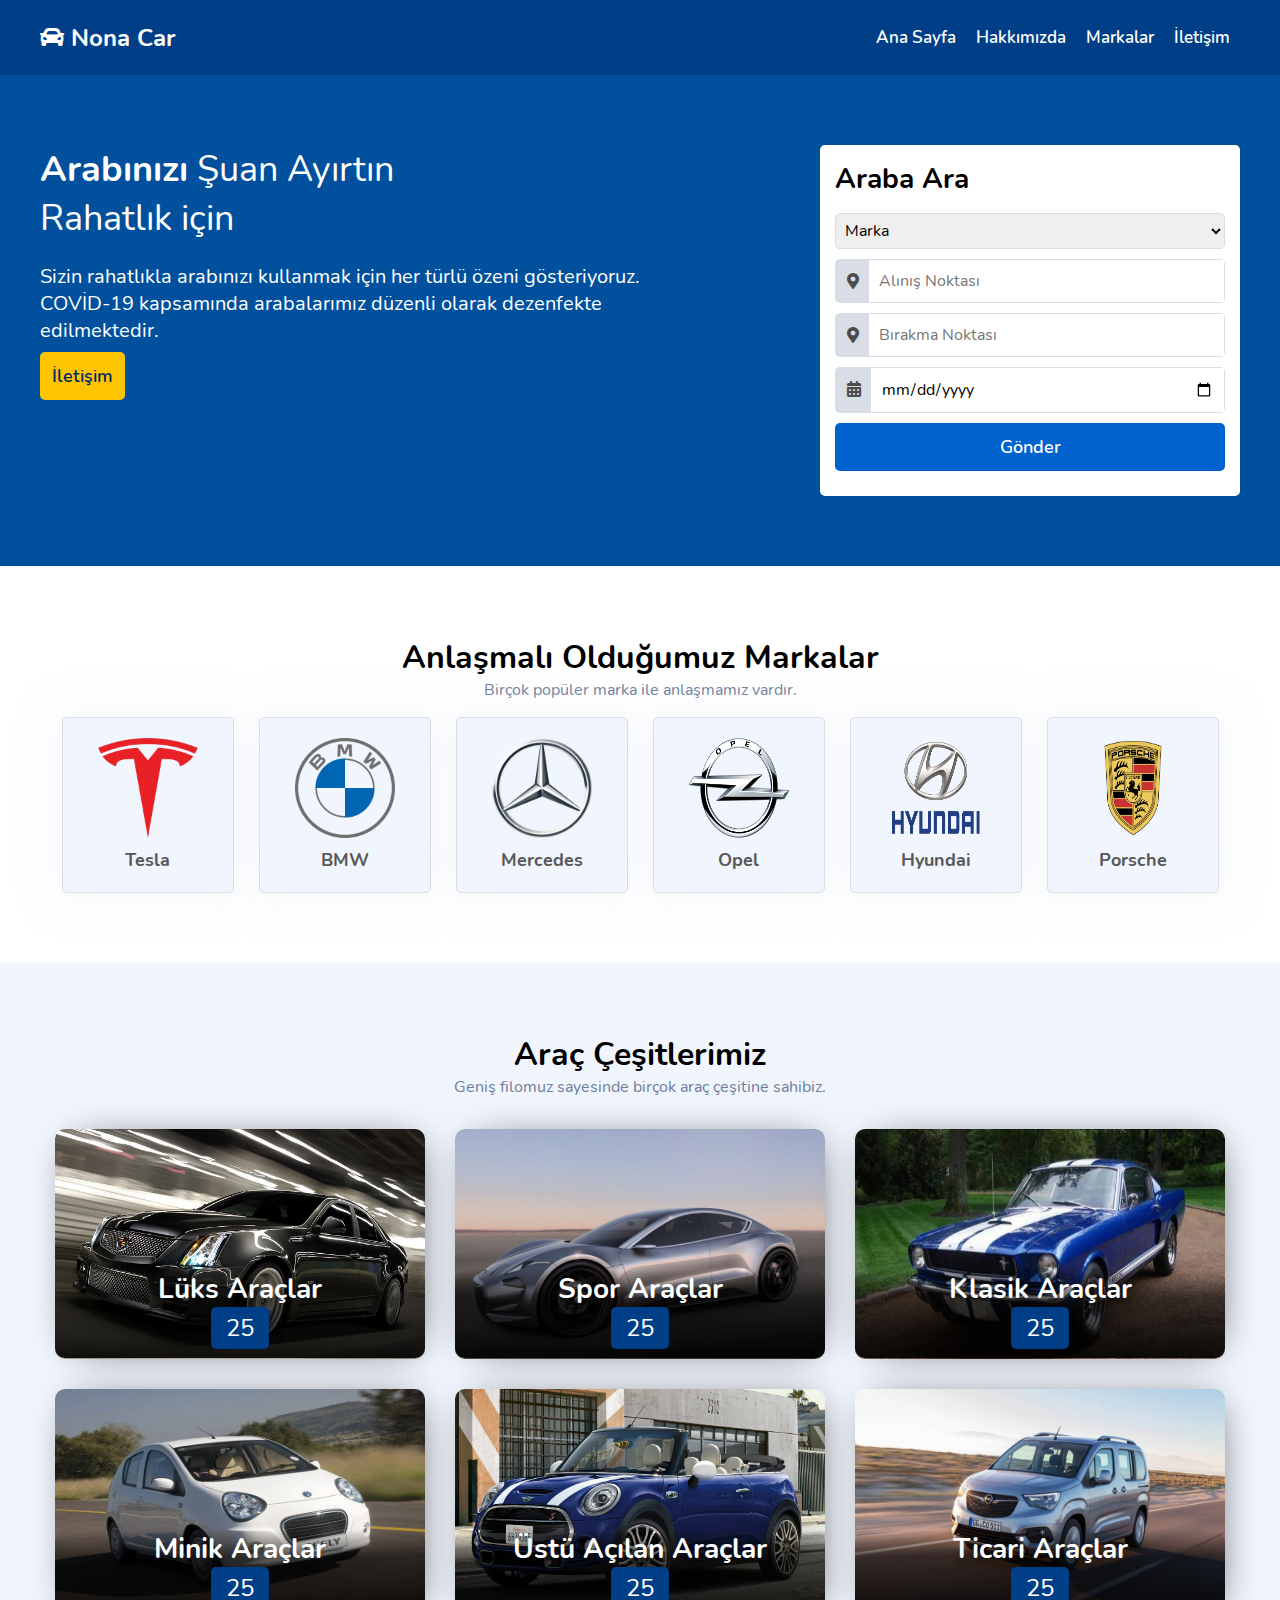
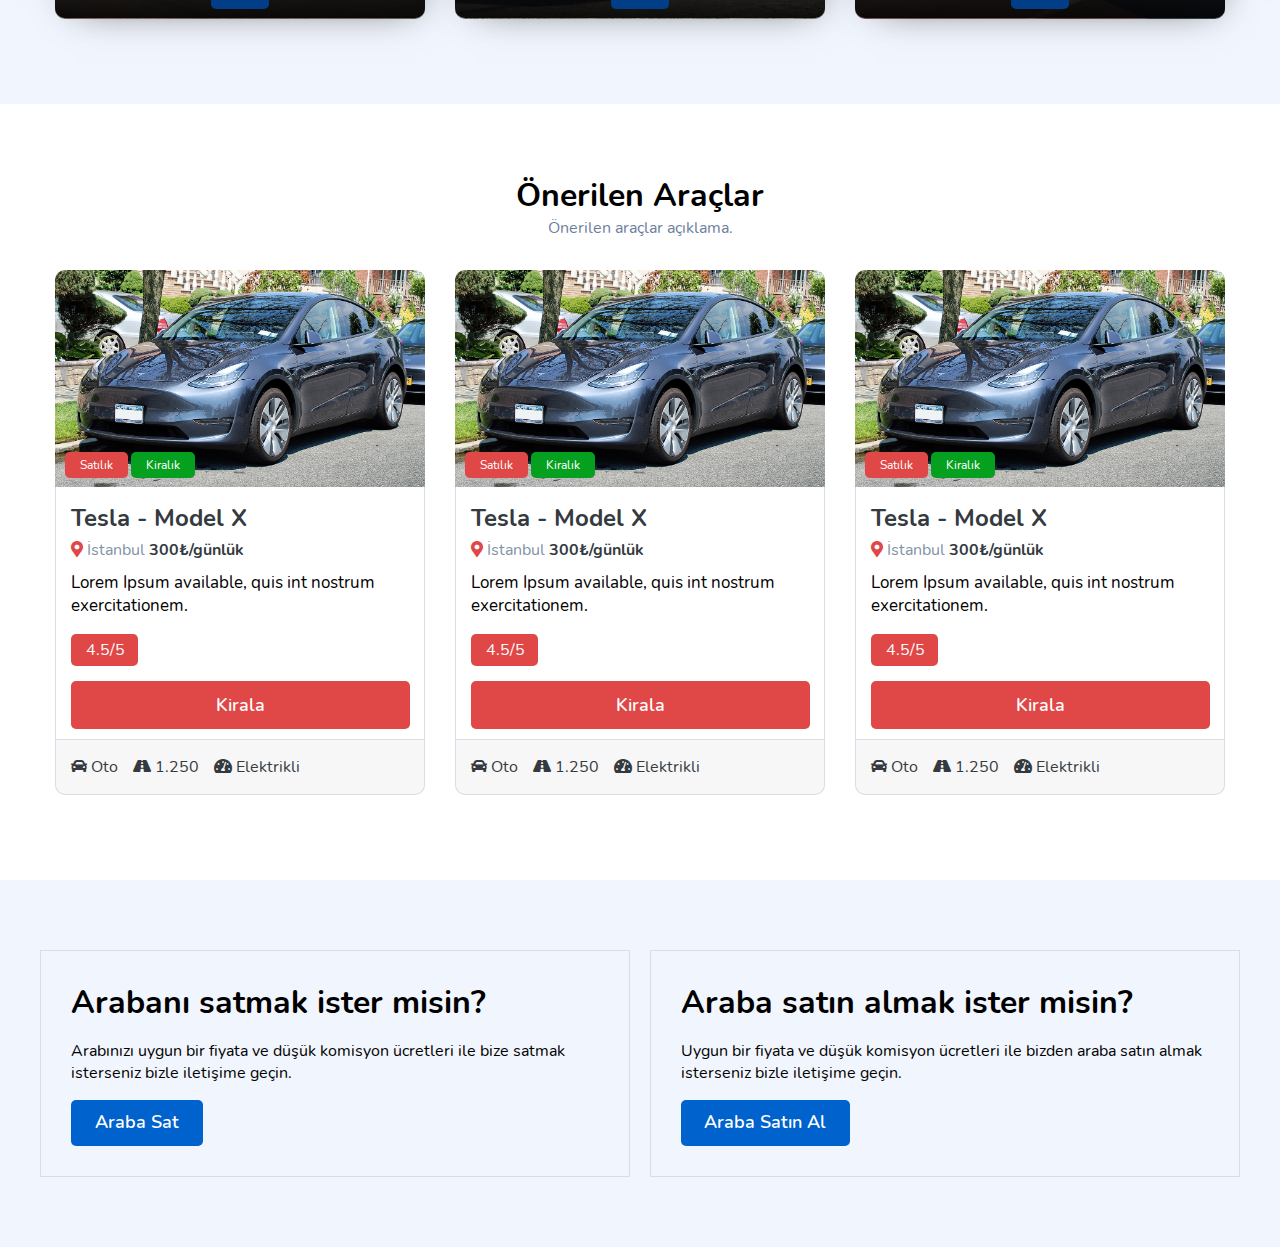
==== index.html @ 6d67a6a9 "önerme section bitti" ====
<!doctype html>
<html class="no-js" lang="tr">

<head>
    <meta charset="utf-8">
    <title>Araç Kirala</title>
    <meta name="description" content="">
    <meta name="viewport" content="width=device-width, initial-scale=1">

    <meta property="og:title" content="">
    <meta property="og:type" content="">
    <meta property="og:url" content="">
    <meta property="og:image" content="">

    <link rel="stylesheet" href="assets/css/fontawesome.min.css">
    <link rel="stylesheet" href="assets/css/app.css">
</head>
<body>
    <header class="appHeader">
        <div class="container flex flex-direction-row justify-content-space-between">
            <div class="appBrand flex justify-content-start align-item-center">
                <a href="index.html">
                    <i class="fas fa-car"></i> 
                    Nona Car
                </a>
            </div>
            <nav class="appMenu flex">
                <ul>
                    <li>
                        <a href="#">
                            Ana Sayfa
                        </a>
                    </li>
                    <li>
                        <a href="#">
                            Hakkımızda
                        </a>
                    </li>
                    <li>
                        <a href="#">
                            Markalar
                        </a>
                    </li>
                    <li>
                        <a href="#">
                            İletişim
                        </a>
                    </li>
                </ul>
            </nav>
        </div>
    </header>

    <main class="appMain">
        <section class="bookCarIntro">
            <div class="container flex flex-direction-row">
                <div class="bookCarDetails">
                    <h1><strong>Arabınızı</strong> Şuan Ayırtın</h1>
                    <h1>Rahatlık için</h1>
                    <p>Sizin rahatlıkla arabınızı kullanmak için her türlü özeni gösteriyoruz. COVİD-19 kapsamında arabalarımız düzenli olarak dezenfekte edilmektedir.</p>
                    <a class="btn btn-yellow" href="iletisim.html">İletişim</a>
                </div>
                <div class="bookCarForm">
                    <div class="card">
                        <div class="card-header">
                            <h1>Araba Ara</h1>
                        </div>
                        <div class="card-body">
                            <form method="post" action="#">
                                <div class="form-group">
                                    <select id="standard-select">
                                        <option value="" selected disabled hidden>Marka</option>
                                        <option value="tesla">Tesla</option>
                                        <option value="bmw">BMW</option>
                                        <option value="mercedes">Mercedes</option>
                                        <option value="opel">Opel</option>
                                        <option value="hyundai">Hyundai</option>
                                        <option value="porsche">Porsche</option>
                                      </select>
                                </div>
                                <div class="form-group flex flex-direction-row withBox">
                                    <div class="before-box">
                                        <i class="fas fa-map-marker-alt"></i>
                                    </div>
                                    <input type="text" name="pickupLocation" placeholder="Alınış Noktası" required>
                                </div>
                                <div class="form-group flex flex-direction-row withBox">
                                    <div class="before-box">
                                        <i class="fas fa-map-marker-alt"></i>
                                    </div>
                                    <input type="text" name="dropLocation" placeholder="Bırakma Noktası" required>
                                </div>
                                <div class="form-group flex flex-direction-row withBox">
                                    <div class="before-box">
                                        <i class="fas fa-calendar-alt"></i>
                                    </div>
                                    <input type="date" name="date" placeholder="Tarih" required>
                                </div>
                                <div class="form-group flex flex-direction-row">
                                    <button class="btn btn-default" type="submit">
                                        Gönder
                                    </button>
                                </div>
                            </form>
                        </div>
                    </div>
                </div>
            </div>
        </section>
        <section class="carBrands">
            <div class="container flex flex-direction-column">
                <div class="carBrandsHeader">
                    <h1>Anlaşmalı Olduğumuz Markalar</h1>
                    <p>Birçok popüler marka ile anlaşmamız vardır.</p>
                </div>
                <div class="carBrandsSlider flex flex-direction-row justify-content-center">
                    <div class="carBrandItem">
                        <a href="#" class="flex flex-direction-column">
                            <img src="assets/img/brands/tesla.png">
                            <span>Tesla</span>
                        </a>
                    </div>
                    <div class="carBrandItem">
                        <a href="#" class="flex flex-direction-column">
                            <img src="assets/img/brands/bmw.png">
                            <span>BMW</span>
                        </a>
                    </div>
                    <div class="carBrandItem">
                        <a href="#" class="flex flex-direction-column">
                            <img src="assets/img/brands/mercedes.png">
                            <span>Mercedes</span>
                        </a>
                    </div>
                    <div class="carBrandItem">
                        <a href="#" class="flex flex-direction-column">
                            <img src="assets/img/brands/opel.png">
                            <span>Opel</span>
                        </a>
                    </div>
                    <div class="carBrandItem">
                        <a href="#" class="flex flex-direction-column">
                            <img src="assets/img/brands/hyundai.png">
                            <span>Hyundai</span>
                        </a>
                    </div>
                    <div class="carBrandItem">
                        <a href="#" class="flex flex-direction-column">
                            <img src="assets/img/brands/porsche.png">
                            <span>Porsche</span>
                        </a>
                    </div>
                </div>
            </div>
        </section>
        <section class="carTypes">
            <div class="container flex flex-direction-column">
                <div class="carTypesHeader">
                    <h1>Araç Çeşitlerimiz</h1>
                    <p>Geniş filomuz sayesinde birçok araç çeşitine sahibiz.</p>
                </div>
                <div class="carTypesBody">
                    <div class="carTypeItem">
                        <a href="#">
                            <div class="carTypeItem-Content flex justify-content-center">
                                <img src="assets/img/types/luxury.jpg">
                                <h1>Lüks Araçlar</h1>
                                <span class="badge badge-darkblue">25</span>
                            </div>
                        </a>
                    </div>
                    <div class="carTypeItem">
                        <a href="#">
                            <div class="carTypeItem-Content flex justify-content-center">
                                <img src="assets/img/types/sport.jpg">
                                <h1>Spor Araçlar</h1>
                                <span class="badge badge-darkblue">25</span>
                            </div>
                        </a>
                    </div>
                    <div class="carTypeItem">
                        <a href="#">
                            <div class="carTypeItem-Content flex justify-content-center">
                                <img src="assets/img/types/klasik.jpg">
                                <h1>Klasik Araçlar</h1>
                                <span class="badge badge-darkblue">25</span>
                            </div>
                        </a>
                    </div>
                    <div class="carTypeItem">
                        <a href="#">
                            <div class="carTypeItem-Content flex justify-content-center">
                                <img src="assets/img/types/minik.png">
                                <h1>Minik Araçlar</h1>
                                <span class="badge badge-darkblue">25</span>
                            </div>
                        </a>
                    </div>
                    <div class="carTypeItem">
                        <a href="#">
                            <div class="carTypeItem-Content flex justify-content-center">
                                <img src="assets/img/types/ustu_acilan.jpg">
                                <h1>Üstü Açılan Araçlar</h1>
                                <span class="badge badge-darkblue">25</span>
                            </div>
                        </a>
                    </div>
                    <div class="carTypeItem">
                        <a href="#">
                            <div class="carTypeItem-Content flex justify-content-center">
                                <img src="assets/img/types/ticari.jpg">
                                <h1>Ticari Araçlar</h1>
                                <span class="badge badge-darkblue">25</span>
                            </div>
                        </a>
                    </div>
                </div>
            </div>
        </section>
        <section class="featuredCars">
            <div class="container flex flex-direction-column">
                <div class="featuredCarsHeader">
                    <h1>Önerilen Araçlar</h1>
                    <p>Önerilen araçlar açıklama.</p>
                </div>
                <div class="featuredCarsSlider">
                    <div class="carSliderItem">
                        <a href="#">
                            <div class="sliderItem-Header">
                                <img src="assets/img/featured/tesla.jpg">
                                <div class="carInfo">
                                    <span class="badge badge-red">Satılık</span>
                                    <span class="badge badge-green">Kiralık</span>
                                </div>
                            </div>
                        </a>
                        <div class="sliderItem-Body flex flex-direction-column">
                            <a href="#">Tesla - Model X</a>
                            <p class="infoPanel">
                                <i class="fas fa-map-marker-alt"></i>
                                İstanbul
                                <strong>
                                    300₺/günlük
                                </strong>
                            </p>
                            <p class="carDesc">
                                Lorem Ipsum available, quis int nostrum exercitationem.
                            </p>
                            <p class="carVoteRating badge badge-red">
                                4.5/5
                            </p>
                            <button class="btn btn-red">
                                Kirala
                            </button>
                        </div>
                        <div class="sliderItem-Footer flex flex-direction-row">
                            <p class="gearType">
                                <i class="fas fa-car"></i>
                                Oto
                            </p>
                            <p class="totalKm">
                                <i class="fas fa-road"></i>
                                1.250
                            </p>
                            <p class="fuelType">
                                <i class="fas fa-tachometer-alt"></i>
                                Elektrikli
                            </p>
                        </div>
                    </div>
                    <div class="carSliderItem">
                        <a href="#">
                            <div class="sliderItem-Header">
                                <img src="assets/img/featured/tesla.jpg">
                                <div class="carInfo">
                                    <span class="badge badge-red">Satılık</span>
                                    <span class="badge badge-green">Kiralık</span>
                                </div>
                            </div>
                        </a>
                        <div class="sliderItem-Body flex flex-direction-column">
                            <a href="#">Tesla - Model X</a>
                            <p class="infoPanel">
                                <i class="fas fa-map-marker-alt"></i>
                                İstanbul
                                <strong>
                                    300₺/günlük
                                </strong>
                            </p>
                            <p class="carDesc">
                                Lorem Ipsum available, quis int nostrum exercitationem.
                            </p>
                            <p class="carVoteRating badge badge-red">
                                4.5/5
                            </p>
                            <button class="btn btn-red">
                                Kirala
                            </button>
                        </div>
                        <div class="sliderItem-Footer flex flex-direction-row">
                            <p class="gearType">
                                <i class="fas fa-car"></i>
                                Oto
                            </p>
                            <p class="totalKm">
                                <i class="fas fa-road"></i>
                                1.250
                            </p>
                            <p class="fuelType">
                                <i class="fas fa-tachometer-alt"></i>
                                Elektrikli
                            </p>
                        </div>
                    </div>
                    <div class="carSliderItem">
                        <a href="#">
                            <div class="sliderItem-Header">
                                <img src="assets/img/featured/tesla.jpg">
                                <div class="carInfo">
                                    <span class="badge badge-red">Satılık</span>
                                    <span class="badge badge-green">Kiralık</span>
                                </div>
                            </div>
                        </a>
                        <div class="sliderItem-Body flex flex-direction-column">
                            <a href="#">Tesla - Model X</a>
                            <p class="infoPanel">
                                <i class="fas fa-map-marker-alt"></i>
                                İstanbul
                                <strong>
                                    300₺/günlük
                                </strong>
                            </p>
                            <p class="carDesc">
                                Lorem Ipsum available, quis int nostrum exercitationem.
                            </p>
                            <p class="carVoteRating badge badge-red">
                                4.5/5
                            </p>
                            <button class="btn btn-red">
                                Kirala
                            </button>
                        </div>
                        <div class="sliderItem-Footer flex flex-direction-row">
                            <p class="gearType">
                                <i class="fas fa-car"></i>
                                Oto
                            </p>
                            <p class="totalKm">
                                <i class="fas fa-road"></i>
                                1.250
                            </p>
                            <p class="fuelType">
                                <i class="fas fa-tachometer-alt"></i>
                                Elektrikli
                            </p>
                        </div>
                    </div>
                </div>
            </div>    
        </section>
        <section class="carSellingSuggestion">
            <div class="container">
                <div class="sellSuggestion">
                    <h1>Arabanı satmak ister misin?</h1>
                    <p>Arabınızı uygun bir fiyata ve düşük komisyon ücretleri ile bize satmak isterseniz bizle iletişime geçin.</p>
                    <button class="btn btn-default">
                        Araba Sat
                    </button>
                </div>
                <div class="buySuggestion">
                    <h1>Araba satın almak ister misin?</h1>
                    <p>Uygun bir fiyata ve düşük komisyon ücretleri ile bizden araba satın almak isterseniz bizle iletişime geçin.</p>
                    <button class="btn btn-default">
                        Araba Satın Al
                    </button>
                </div>
            </div>
        </section>
    </main>

<script src="assets/js/app.js"></script>
</body>
</html>
---- assets/css/app.css ----
/*
 * Web Tasarım Vize Ödevi  
 */

/* Font */

/* nunito-200 - latin-ext_latin */
@font-face {
  font-family: 'Nunito';
  font-style: normal;
  font-weight: 200;
  src: url('../fonts/nunito-v16-latin-ext_latin-200.eot'); /* IE9 Compat Modes */
  src: local(''),
       url('../fonts/nunito-v16-latin-ext_latin-200.eot?#iefix') format('embedded-opentype'), /* IE6-IE8 */
       url('../fonts/nunito-v16-latin-ext_latin-200.woff2') format('woff2'), /* Super Modern Browsers */
       url('../fonts/nunito-v16-latin-ext_latin-200.woff') format('woff'), /* Modern Browsers */
       url('../fonts/nunito-v16-latin-ext_latin-200.ttf') format('truetype'), /* Safari, Android, iOS */
       url('../fonts/nunito-v16-latin-ext_latin-200.svg#Nunito') format('svg'); /* Legacy iOS */
}
/* nunito-200italic - latin-ext_latin */
@font-face {
  font-family: 'Nunito';
  font-style: italic;
  font-weight: 200;
  src: url('../fonts/nunito-v16-latin-ext_latin-200italic.eot'); /* IE9 Compat Modes */
  src: local(''),
       url('../fonts/nunito-v16-latin-ext_latin-200italic.eot?#iefix') format('embedded-opentype'), /* IE6-IE8 */
       url('../fonts/nunito-v16-latin-ext_latin-200italic.woff2') format('woff2'), /* Super Modern Browsers */
       url('../fonts/nunito-v16-latin-ext_latin-200italic.woff') format('woff'), /* Modern Browsers */
       url('../fonts/nunito-v16-latin-ext_latin-200italic.ttf') format('truetype'), /* Safari, Android, iOS */
       url('../fonts/nunito-v16-latin-ext_latin-200italic.svg#Nunito') format('svg'); /* Legacy iOS */
}
/* nunito-300 - latin-ext_latin */
@font-face {
  font-family: 'Nunito';
  font-style: normal;
  font-weight: 300;
  src: url('../fonts/nunito-v16-latin-ext_latin-300.eot'); /* IE9 Compat Modes */
  src: local(''),
       url('../fonts/nunito-v16-latin-ext_latin-300.eot?#iefix') format('embedded-opentype'), /* IE6-IE8 */
       url('../fonts/nunito-v16-latin-ext_latin-300.woff2') format('woff2'), /* Super Modern Browsers */
       url('../fonts/nunito-v16-latin-ext_latin-300.woff') format('woff'), /* Modern Browsers */
       url('../fonts/nunito-v16-latin-ext_latin-300.ttf') format('truetype'), /* Safari, Android, iOS */
       url('../fonts/nunito-v16-latin-ext_latin-300.svg#Nunito') format('svg'); /* Legacy iOS */
}
/* nunito-300italic - latin-ext_latin */
@font-face {
  font-family: 'Nunito';
  font-style: italic;
  font-weight: 300;
  src: url('../fonts/nunito-v16-latin-ext_latin-300italic.eot'); /* IE9 Compat Modes */
  src: local(''),
       url('../fonts/nunito-v16-latin-ext_latin-300italic.eot?#iefix') format('embedded-opentype'), /* IE6-IE8 */
       url('../fonts/nunito-v16-latin-ext_latin-300italic.woff2') format('woff2'), /* Super Modern Browsers */
       url('../fonts/nunito-v16-latin-ext_latin-300italic.woff') format('woff'), /* Modern Browsers */
       url('../fonts/nunito-v16-latin-ext_latin-300italic.ttf') format('truetype'), /* Safari, Android, iOS */
       url('../fonts/nunito-v16-latin-ext_latin-300italic.svg#Nunito') format('svg'); /* Legacy iOS */
}
/* nunito-regular - latin-ext_latin */
@font-face {
  font-family: 'Nunito';
  font-style: normal;
  font-weight: 400;
  src: url('../fonts/nunito-v16-latin-ext_latin-regular.eot'); /* IE9 Compat Modes */
  src: local(''),
       url('../fonts/nunito-v16-latin-ext_latin-regular.eot?#iefix') format('embedded-opentype'), /* IE6-IE8 */
       url('../fonts/nunito-v16-latin-ext_latin-regular.woff2') format('woff2'), /* Super Modern Browsers */
       url('../fonts/nunito-v16-latin-ext_latin-regular.woff') format('woff'), /* Modern Browsers */
       url('../fonts/nunito-v16-latin-ext_latin-regular.ttf') format('truetype'), /* Safari, Android, iOS */
       url('../fonts/nunito-v16-latin-ext_latin-regular.svg#Nunito') format('svg'); /* Legacy iOS */
}
/* nunito-italic - latin-ext_latin */
@font-face {
  font-family: 'Nunito';
  font-style: italic;
  font-weight: 400;
  src: url('../fonts/nunito-v16-latin-ext_latin-italic.eot'); /* IE9 Compat Modes */
  src: local(''),
       url('../fonts/nunito-v16-latin-ext_latin-italic.eot?#iefix') format('embedded-opentype'), /* IE6-IE8 */
       url('../fonts/nunito-v16-latin-ext_latin-italic.woff2') format('woff2'), /* Super Modern Browsers */
       url('../fonts/nunito-v16-latin-ext_latin-italic.woff') format('woff'), /* Modern Browsers */
       url('../fonts/nunito-v16-latin-ext_latin-italic.ttf') format('truetype'), /* Safari, Android, iOS */
       url('../fonts/nunito-v16-latin-ext_latin-italic.svg#Nunito') format('svg'); /* Legacy iOS */
}
/* nunito-600 - latin-ext_latin */
@font-face {
  font-family: 'Nunito';
  font-style: normal;
  font-weight: 600;
  src: url('../fonts/nunito-v16-latin-ext_latin-600.eot'); /* IE9 Compat Modes */
  src: local(''),
       url('../fonts/nunito-v16-latin-ext_latin-600.eot?#iefix') format('embedded-opentype'), /* IE6-IE8 */
       url('../fonts/nunito-v16-latin-ext_latin-600.woff2') format('woff2'), /* Super Modern Browsers */
       url('../fonts/nunito-v16-latin-ext_latin-600.woff') format('woff'), /* Modern Browsers */
       url('../fonts/nunito-v16-latin-ext_latin-600.ttf') format('truetype'), /* Safari, Android, iOS */
       url('../fonts/nunito-v16-latin-ext_latin-600.svg#Nunito') format('svg'); /* Legacy iOS */
}
/* nunito-600italic - latin-ext_latin */
@font-face {
  font-family: 'Nunito';
  font-style: italic;
  font-weight: 600;
  src: url('../fonts/nunito-v16-latin-ext_latin-600italic.eot'); /* IE9 Compat Modes */
  src: local(''),
       url('../fonts/nunito-v16-latin-ext_latin-600italic.eot?#iefix') format('embedded-opentype'), /* IE6-IE8 */
       url('../fonts/nunito-v16-latin-ext_latin-600italic.woff2') format('woff2'), /* Super Modern Browsers */
       url('../fonts/nunito-v16-latin-ext_latin-600italic.woff') format('woff'), /* Modern Browsers */
       url('../fonts/nunito-v16-latin-ext_latin-600italic.ttf') format('truetype'), /* Safari, Android, iOS */
       url('../fonts/nunito-v16-latin-ext_latin-600italic.svg#Nunito') format('svg'); /* Legacy iOS */
}
/* nunito-700 - latin-ext_latin */
@font-face {
  font-family: 'Nunito';
  font-style: normal;
  font-weight: 700;
  src: url('../fonts/nunito-v16-latin-ext_latin-700.eot'); /* IE9 Compat Modes */
  src: local(''),
       url('../fonts/nunito-v16-latin-ext_latin-700.eot?#iefix') format('embedded-opentype'), /* IE6-IE8 */
       url('../fonts/nunito-v16-latin-ext_latin-700.woff2') format('woff2'), /* Super Modern Browsers */
       url('../fonts/nunito-v16-latin-ext_latin-700.woff') format('woff'), /* Modern Browsers */
       url('../fonts/nunito-v16-latin-ext_latin-700.ttf') format('truetype'), /* Safari, Android, iOS */
       url('../fonts/nunito-v16-latin-ext_latin-700.svg#Nunito') format('svg'); /* Legacy iOS */
}
/* nunito-700italic - latin-ext_latin */
@font-face {
  font-family: 'Nunito';
  font-style: italic;
  font-weight: 700;
  src: url('../fonts/nunito-v16-latin-ext_latin-700italic.eot'); /* IE9 Compat Modes */
  src: local(''),
       url('../fonts/nunito-v16-latin-ext_latin-700italic.eot?#iefix') format('embedded-opentype'), /* IE6-IE8 */
       url('../fonts/nunito-v16-latin-ext_latin-700italic.woff2') format('woff2'), /* Super Modern Browsers */
       url('../fonts/nunito-v16-latin-ext_latin-700italic.woff') format('woff'), /* Modern Browsers */
       url('../fonts/nunito-v16-latin-ext_latin-700italic.ttf') format('truetype'), /* Safari, Android, iOS */
       url('../fonts/nunito-v16-latin-ext_latin-700italic.svg#Nunito') format('svg'); /* Legacy iOS */
}
/* nunito-800 - latin-ext_latin */
@font-face {
  font-family: 'Nunito';
  font-style: normal;
  font-weight: 800;
  src: url('../fonts/nunito-v16-latin-ext_latin-800.eot'); /* IE9 Compat Modes */
  src: local(''),
       url('../fonts/nunito-v16-latin-ext_latin-800.eot?#iefix') format('embedded-opentype'), /* IE6-IE8 */
       url('../fonts/nunito-v16-latin-ext_latin-800.woff2') format('woff2'), /* Super Modern Browsers */
       url('../fonts/nunito-v16-latin-ext_latin-800.woff') format('woff'), /* Modern Browsers */
       url('../fonts/nunito-v16-latin-ext_latin-800.ttf') format('truetype'), /* Safari, Android, iOS */
       url('../fonts/nunito-v16-latin-ext_latin-800.svg#Nunito') format('svg'); /* Legacy iOS */
}
/* nunito-800italic - latin-ext_latin */
@font-face {
  font-family: 'Nunito';
  font-style: italic;
  font-weight: 800;
  src: url('../fonts/nunito-v16-latin-ext_latin-800italic.eot'); /* IE9 Compat Modes */
  src: local(''),
       url('../fonts/nunito-v16-latin-ext_latin-800italic.eot?#iefix') format('embedded-opentype'), /* IE6-IE8 */
       url('../fonts/nunito-v16-latin-ext_latin-800italic.woff2') format('woff2'), /* Super Modern Browsers */
       url('../fonts/nunito-v16-latin-ext_latin-800italic.woff') format('woff'), /* Modern Browsers */
       url('../fonts/nunito-v16-latin-ext_latin-800italic.ttf') format('truetype'), /* Safari, Android, iOS */
       url('../fonts/nunito-v16-latin-ext_latin-800italic.svg#Nunito') format('svg'); /* Legacy iOS */
}
/* nunito-900italic - latin-ext_latin */
@font-face {
  font-family: 'Nunito';
  font-style: italic;
  font-weight: 900;
  src: url('../fonts/nunito-v16-latin-ext_latin-900italic.eot'); /* IE9 Compat Modes */
  src: local(''),
       url('../fonts/nunito-v16-latin-ext_latin-900italic.eot?#iefix') format('embedded-opentype'), /* IE6-IE8 */
       url('../fonts/nunito-v16-latin-ext_latin-900italic.woff2') format('woff2'), /* Super Modern Browsers */
       url('../fonts/nunito-v16-latin-ext_latin-900italic.woff') format('woff'), /* Modern Browsers */
       url('../fonts/nunito-v16-latin-ext_latin-900italic.ttf') format('truetype'), /* Safari, Android, iOS */
       url('../fonts/nunito-v16-latin-ext_latin-900italic.svg#Nunito') format('svg'); /* Legacy iOS */
}
/* nunito-900 - latin-ext_latin */
@font-face {
  font-family: 'Nunito';
  font-style: normal;
  font-weight: 900;
  src: url('../fonts/nunito-v16-latin-ext_latin-900.eot'); /* IE9 Compat Modes */
  src: local(''),
       url('../fonts/nunito-v16-latin-ext_latin-900.eot?#iefix') format('embedded-opentype'), /* IE6-IE8 */
       url('../fonts/nunito-v16-latin-ext_latin-900.woff2') format('woff2'), /* Super Modern Browsers */
       url('../fonts/nunito-v16-latin-ext_latin-900.woff') format('woff'), /* Modern Browsers */
       url('../fonts/nunito-v16-latin-ext_latin-900.ttf') format('truetype'), /* Safari, Android, iOS */
       url('../fonts/nunito-v16-latin-ext_latin-900.svg#Nunito') format('svg'); /* Legacy iOS */
}

/*
 * Global Değişkenler
 */

body {
  margin: 0;
}

h1 {
  padding: 0;
  margin: 0;
}

:-webkit-any(article, aside, nav, section) h1 {
  padding: 0;
  margin: 0;
}

.container {
  margin-right: auto;
  margin-left:  auto;
  max-width: 1200px;
  padding-right: 10px;
  padding-left:  10px;
}

.flex {
  display: flex;
}

.justify-content-start {
  justify-content: flex-start;
}

.justify-content-end {
  justify-content: flex-end;
}

.justify-content-center {
  justify-content: center;
}

.justify-content-space-between {
  justify-content:space-between;
}

.justify-content-space-around {
  justify-content: space-around;
}

.justify-content-space-evenly {
  justify-content: space-evenly;
}

.flex-direction-row {
  flex-direction: row;
}

.flex-direction-column {
  flex-direction: column;
}

.align-item-start {
  align-items: start;
}

.align-item-center {
  align-items: center;
}

.align-item-end {
  align-items: end;
}

.btn {
  background-color: #FFF;
  padding: 12px;
  border-radius: 5px;
  font-family: 'Nunito', sans-serif;
  text-decoration: none;
  font-weight: 600;
  font-size: 18px;
  color: #151515;
  transition: 200ms;
  border: none;
  cursor: pointer;
}

.btn-default {
  background-color:#0062cc;
  color: #FFF;
}

.btn-yellow {
  background-color:#FDC500;
  color: #00296B;
}

.btn-red {
  background-color: #e04747;
  color: #FFF;
}

.btn:hover {
  opacity: .9;
  transition: 200ms;
}

.btn:focus {
  outline: 0;
}

.card {
  background-color: #FFF;
  border-radius: 5px;
}

.card > .card-header, 
.card > .card-body {
  padding: 15px;
}

.card-body {
  padding-top: 0!important;
}

.form-group {
  margin-bottom: 10px;
}

.form-group > select,input,option,label,button {
  width: 100%;
}

.form-group > select { 
  border: 1px solid #d8dde6;
  padding-top: 5px;
  padding-bottom: 5px;
  padding-left: 5px;
  font-family: 'Nunito', sans-serif;
  border-radius: 5px;
  font-size: 16px;
}

.form-group > select:focus,
.form-group > input:focus {
  outline: 0;
}

.form-group.withBox > input {
  border: none;
}

.form-group.withBox {
  border: 1px solid #d8dde6;
  border-radius: 5px;
}

.form-group.withBox > .before-box {
  padding: 8px;
  padding-left: 10px;
  padding-right: 10px;
  background-color: #d8dde6;
  border-left: 1px solid #d8dde6;
}

.form-group.withBox > .before-box > i {
  color: #4c4c4c;
  padding-top: 5px;
}

.form-group.withBox > input {
  padding: 10px;
  font-size: 16px;
  font-family: 'Nunito', sans-serif;
}

.badge {
  background-color: #FDC500;
  padding: 5px 15px;
  border-radius: 5px;
}

.badge-darkblue {
  background-color: #003F88;
}

.badge-green {
  background-color: #05a01f;
}

.badge-red {
  background-color: #e04747;
}

/* Header */
.appHeader {
  background-color: #003F88;
}

.appHeader > .container {
  padding-top: 10px;
  padding-bottom: 10px;
}

.appHeader > .container > .appBrand > a {
  text-decoration: none;
  color: #FFF;
  font-family: 'Nunito', sans-serif;
  font-weight: 700;
  font-size: 24px;
}

.appHeader > .container > .appMenu > ul {
  list-style: none;
}

.appHeader > .container > .appMenu > ul > li {
  float: left;
}

.appHeader > .container > .appMenu > ul > li > a {
  padding: 10px;
  text-decoration: none;
  color: #FFF;
  font-family: 'Nunito', sans-serif;
  font-weight: 600;
  font-size: 17px;
  transition: 200ms;
}

.appHeader > .container > .appMenu > ul > li > a:hover {
  background-color: #00509D;
  transition: 200ms;
  border-radius: 5px;
}

/* Section bookCarIntro */
.appMain > .bookCarIntro {
  background-color: #00509D;
}

.appMain > .bookCarIntro > .container {
  padding-top: 70px;
  padding-bottom: 70px;
}

.appMain > .bookCarIntro > .container > .bookCarDetails {
  width: 65%;
}

.appMain > .bookCarIntro > .container > .bookCarDetails > h1 {
  color: #FFF;
  font-family: 'Nunito', sans-serif;
  font-weight: 400;
  font-size: 36px;
}

.appMain > .bookCarIntro > .container > .bookCarDetails > p {
  color: #FFF;
  font-family: 'Nunito', sans-serif;
  font-weight: 400;
  font-size: 20px;
  width: 80%;
}

.appMain > .bookCarIntro > .container > .bookCarForm {
  width: 35%;
}

.appMain > .bookCarIntro > .container > .bookCarForm > .card > .card-header > h1 {
  font-family: 'Nunito', sans-serif;
  font-size: 28px;
  font-weight: 700;
}

/* Section Car Brands */

.appMain > .carBrands > .container {
  padding-top: 70px;
  padding-bottom: 70px;
}

.appMain > .carBrands > .container > .carBrandsHeader {
  width: 100%;
  text-align: center;
}

.appMain > .carBrands > .container > .carBrandsHeader > h1 {
  font-family: 'Nunito', sans-serif;
  font-size: 32px;
  font-weight: 700;
}

.appMain > .carBrands > .container > .carBrandsHeader > p {
  font-family: 'Nunito', sans-serif;
  font-size: 16px;
  font-weight: 500;
  margin-top: 0;
  color: #6d7e9c;
}

.appMain > .carBrands > .container > .carBrandsSlider > .carBrandItem {
  padding-right: 25px;
}

.appMain > .carBrands > .container > .carBrandsSlider > .carBrandItem:nth-child(6) {
  padding-right: 0;
}

.appMain > .carBrands > .container > .carBrandsSlider > .carBrandItem > a {
  background-color: #f1f5fd;
  padding: 20px 35px;
  border-radius: 5px;
  border: 1px solid #d8dde6;
  box-shadow: 0 0 40px 0 rgba(234, 238, 249, 0.5);
  transition: 300ms;
  text-decoration: none;
}

.appMain > .carBrands > .container > .carBrandsSlider > .carBrandItem > a:hover {
  box-shadow: 14px 14px 40px 28px rgba(234, 238, 249, 1);
  transition: 300ms;
}

.appMain > .carBrands > .container > .carBrandsSlider > .carBrandItem > a > img {
  width: 100px;
  height: 100px;
}


.appMain > .carBrands > .container > .carBrandsSlider > .carBrandItem > a > span {
  font-family: 'Nunito', sans-serif;
  text-align: center;
  padding-top: 10px;
  color: #585858;
  font-weight: 700;
  font-size: 18px;
}

/* Section Car Types */

.appMain > .carTypes {
  background-color: #f1f5fd;
}

.appMain > .carTypes > .container {
  padding-top: 70px;
  padding-bottom: 70px;
}

.appMain > .carTypes > .container > .carTypesHeader {
  width: 100%;
  text-align: center;
}

.appMain > .carTypes > .container > .carTypesHeader > h1 {
  font-family: 'Nunito', sans-serif;
  font-size: 32px;
  font-weight: 700;
}

.appMain > .carTypes > .container > .carTypesHeader > p {
  font-family: 'Nunito', sans-serif;
  font-size: 16px;
  font-weight: 500;
  margin-top: 0;
  color: #6d7e9c;
}

.appMain > .carTypes > .container > .carTypesBody {
  display: grid;
  grid-template-columns: repeat(12, 1fr)
}

.appMain > .carTypes > .container > .carTypesBody > .carTypeItem {
  grid-column: span 4;
  padding: 15px;
}

.appMain > .carTypes > .container > .carTypesBody > .carTypeItem > a {
  text-decoration: none;
}

.appMain > .carTypes > .container > .carTypesBody > .carTypeItem > a > .carTypeItem-Content {
  position: relative;
}


.appMain > .carTypes > .container > .carTypesBody > .carTypeItem > a > .carTypeItem-Content > img {
  width: 100%;
  border-radius: 10px;
  height: 230px;
  box-shadow: 5px 1px 39px -16px rgba(0,0,0,0.75);
  -webkit-box-shadow: 5px 1px 39px -16px rgba(0,0,0,0.75);
  -moz-box-shadow: 5px 1px 39px -16px rgba(0,0,0,0.75);
}

.appMain > .carTypes > .container > .carTypesBody > .carTypeItem > a > .carTypeItem-Content > h1 {
  position: absolute;
  border-radius: 10px;
  bottom: 2%;
  padding-bottom: 50px;
  margin-bottom: -4px;
  width: 100%;
  text-align: center;
  font-family: 'Nunito', sans-serif;
  color: #FFF;
  font-size: 28px;
  background-image: -webkit-linear-gradient(to bottom,rgba(0,0,0,0) 0, rgba(0,0,0,0.6) 30%, rgba(0,0,0,.9) 100%);
  background-image: -webkit-gradient(linear, center top, center bottom, from(rgba(0,0,0,0)), to(rgba(0,0,0,0.9)));
  background-image: linear-gradient(to bottom,rgba(0,0,0,0) 0, rgba(0,0,0,0.6) 30%, rgba(0,0,0,.9) 100%);
}

.appMain > .carTypes > .container > .carTypesBody > .carTypeItem > a > .carTypeItem-Content > span {
  position: absolute;
  bottom: 0;
  text-align: center;
  font-family: 'Nunito', sans-serif;
  color: #FFF;
  font-size: 24px;
  margin-bottom: 10px;
}

/* Featured Cars Section */
.appMain > .featuredCars {
  background-color: #ffffff;
}

.appMain > .featuredCars > .container {
  padding-top: 70px;
  padding-bottom: 70px;
}

.appMain > .featuredCars > .container > .featuredCarsHeader {
  width: 100%;
  text-align: center;
}

.appMain > .featuredCars > .container > .featuredCarsHeader > h1 {
  font-family: 'Nunito', sans-serif;
  font-size: 32px;
  font-weight: 700;
}

.appMain > .featuredCars > .container > .featuredCarsHeader > p {
  font-family: 'Nunito', sans-serif;
  font-size: 16px;
  font-weight: 500;
  margin-top: 0;
  color: #6d7e9c;
}

.appMain > .featuredCars > .container > .featuredCarsSlider {
  display: grid;
  grid-template-columns: repeat(12, 1fr);
}

.appMain > .featuredCars > .container > .featuredCarsSlider > .carSliderItem {
  grid-column: span 4;
  padding: 15px;
}

.appMain > .featuredCars > .container > .featuredCarsSlider > .carSliderItem > a > .sliderItem-Header {
  width: 100%;
  position: relative;
}

.appMain > .featuredCars > .container > .featuredCarsSlider > .carSliderItem > a > .sliderItem-Header > img {
  width: 100%;
  border-top-left-radius: 10px;
  border-top-right-radius: 10px;
}

.appMain > .featuredCars > .container > .featuredCarsSlider > .carSliderItem > a > .sliderItem-Header > .carInfo {
  position: absolute;
  bottom: 8px;
  left: 10px;
  text-align: center;
  font-family: 'Nunito', sans-serif;
  color: #FFF;
  font-size: 12px;
  margin-bottom: 10px;
}

.appMain > .featuredCars > .container > .featuredCarsSlider > .carSliderItem > .sliderItem-Body {
  margin-top: -4px;
  border-left: 1px solid #d8dde6;
  border-right: 1px solid #d8dde6;
  border-bottom: 1px solid #d8dde6;
}

.appMain > .featuredCars > .container > .featuredCarsSlider > .carSliderItem > .sliderItem-Body > a {
  font-family: 'Nunito', sans-serif;
  text-decoration: none;
  color: #343a40;
  padding-left: 15px;
  padding-top: 15px;
  font-size: 24px;
  font-weight: 700;
}

.appMain > .featuredCars > .container > .featuredCarsSlider > .carSliderItem > .sliderItem-Body > p.infoPanel {
  font-family: 'Nunito', sans-serif;
  text-decoration: none;
  color: #8492a6;
  padding-left: 15px;
  margin-top: 5px;
  margin-bottom: 5px;
  font-size: 16px;
  font-weight: 500;
}

.appMain > .featuredCars > .container > .featuredCarsSlider > .carSliderItem > .sliderItem-Body > p.infoPanel > strong {
  color: #343a40;
}

.appMain > .featuredCars > .container > .featuredCarsSlider > .carSliderItem > .sliderItem-Body > p.infoPanel > i{
  color: #e04747;
}

.appMain > .featuredCars > .container > .featuredCarsSlider > .carSliderItem > .sliderItem-Body > p.carDesc {
  font-family: 'Nunito', sans-serif;
  text-decoration: none;
  color: #000;
  padding-left: 15px;
  margin-top: 5px;
  font-size: 17px;
  font-weight: 500;
}

.appMain > .featuredCars > .container > .featuredCarsSlider > .carSliderItem > .sliderItem-Body > p.carVoteRating {
  color: #FFF;
  font-family: 'Nunito', sans-serif;
  width: 10%;
  margin-left: 15px;
  margin-top: 0;
  margin-bottom: 5px;
}

.appMain > .featuredCars > .container > .featuredCarsSlider > .carSliderItem > .sliderItem-Body > button {
  margin: 10px 15px;
  width: 92%;
}

.appMain > .featuredCars > .container > .featuredCarsSlider > .carSliderItem > .sliderItem-Footer {
  background-color: #f7f7f7;
  border-bottom-left-radius: 10px;
  border-bottom-right-radius: 10px;
  border-bottom: 1px solid #d8dde6;
  border-right: 1px solid #d8dde6;
  border-left: 1px solid #d8dde6;
}

.appMain > .featuredCars > .container > .featuredCarsSlider > .carSliderItem > .sliderItem-Footer > p {
  padding-left: 15px;
  color: #343a40;
  font-family: 'Nunito', sans-serif;
}

/* Car Selling Suggestion Section */
.appMain > .carSellingSuggestion {
  background-color: #f1f5fd;
}

.appMain > .carSellingSuggestion > .container {
  display: grid;
  grid-template-columns: repeat(12, 1fr);
  padding-top: 70px;
  padding-bottom: 70px;
}

.appMain > .carSellingSuggestion > .container > .sellSuggestion {
  border: 1px solid #d8dde6;
  padding: 30px;
  grid-column: span 6;
  margin-right: 10px;
}

.appMain > .carSellingSuggestion > .container > .sellSuggestion > h1,p {
  font-family: 'Nunito', sans-serif;
}

.appMain > .carSellingSuggestion > .container > .sellSuggestion > button {
  padding-top: 10px;
  width: 25%;
}

.appMain > .carSellingSuggestion > .container > .buySuggestion {
  border: 1px solid #d8dde6;
  padding: 30px;
  grid-column: span 6;
  margin-left: 10px;
}

.appMain > .carSellingSuggestion > .container > .buySuggestion > h1,p {
  font-family: 'Nunito', sans-serif;
}

.appMain > .carSellingSuggestion > .container > .buySuggestion > button {
  padding-top: 10px;
  width: 32%;
}
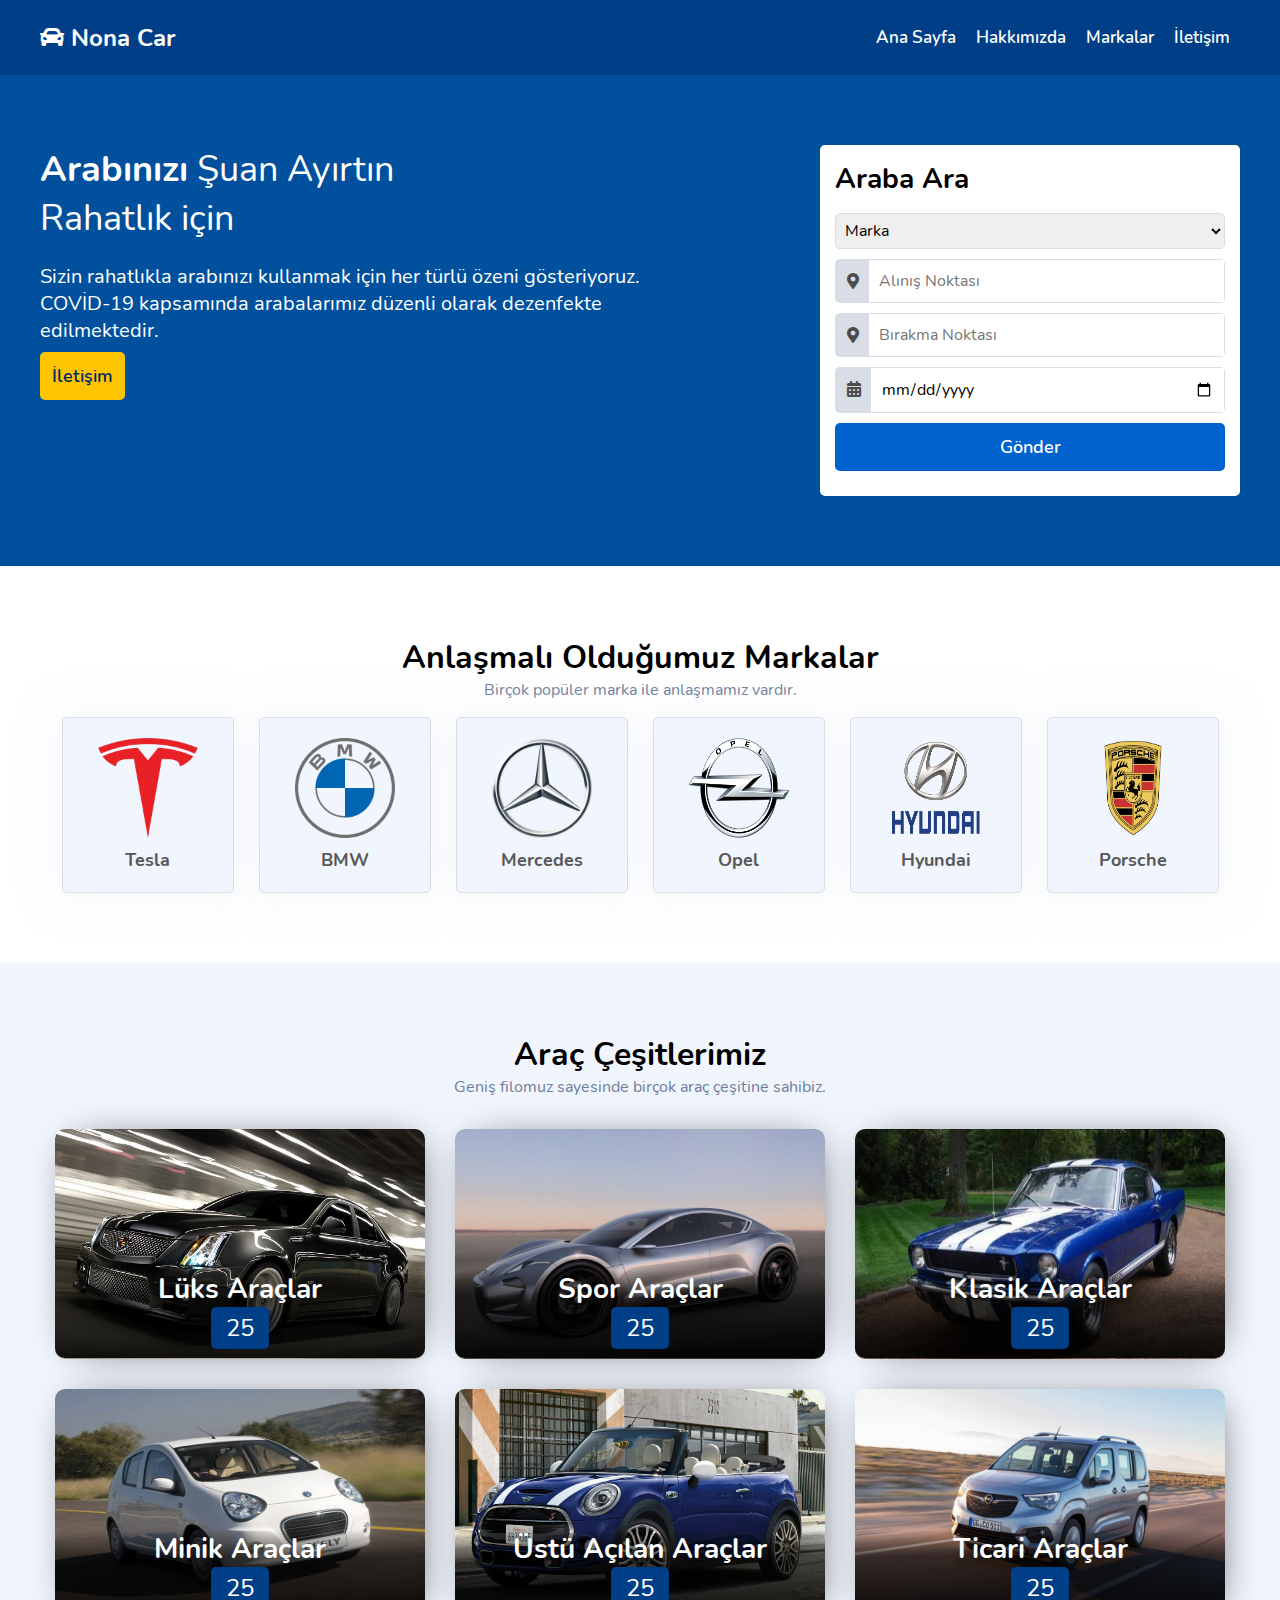
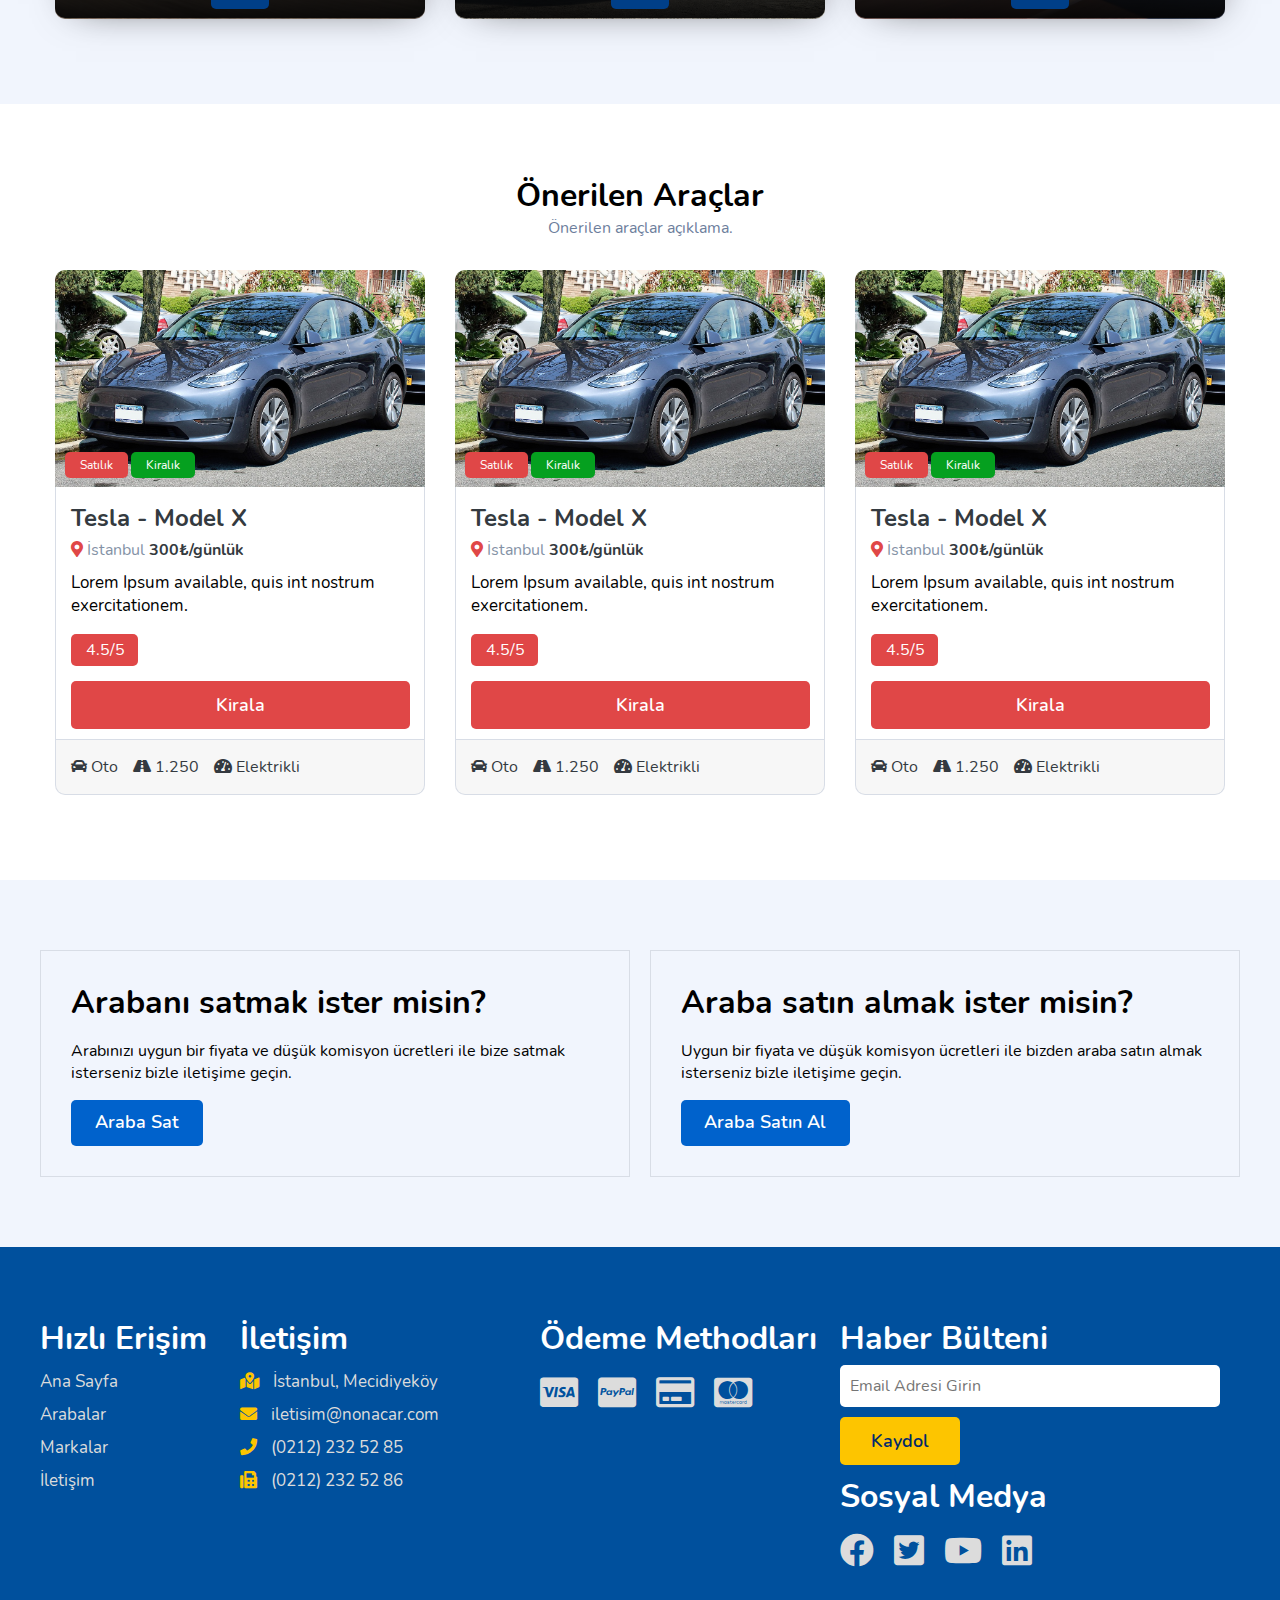
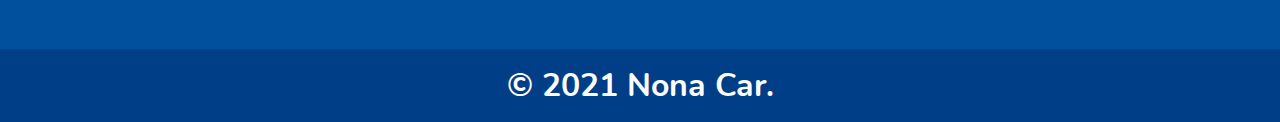
==== commit e4bbe5a7: "footer ve bir kaç değişiklik bitti" ====
--- a/index.html
+++ b/index.html
@@ -378,6 +378,125 @@
             </div>
         </section>
     </main>
+    <footer class="appFooter">
+        <section class="footerBody">
+            <div class="container">
+                <div class="shortcutLinks">
+                    <h1>Hızlı Erişim</h1>
+                    <ul>
+                        <li>
+                            <a href="#">Ana Sayfa</a>
+                        </li>
+                        <li>
+                            <a href="#">Arabalar</a>
+                        </li>
+                        <li>
+                            <a href="#">Markalar</a>
+                        </li>
+                        <li>
+                            <a href="#">İletişim</a>
+                        </li>
+                    </ul>
+                </div>
+                <div class="contactLinks">
+                    <h1>İletişim</h1>
+                    <ul>
+                        <li>
+                            <a href="#">
+                                <i class="fas fa-map-marked-alt"></i>
+                                İstanbul, Mecidiyeköy
+                            </a>
+                        </li>
+                        <li>
+                            <a href="#">
+                                <i class="fas fa-envelope"></i>
+                                iletisim@nonacar.com
+                            </a>
+                        </li>
+                        <li>
+                            <a href="#">
+                                <i class="fas fa-phone"></i>
+                                (0212) 232 52 85
+                            </a>
+                        </li>
+                        <li>
+                            <a href="#">
+                                <i class="fas fa-fax"></i>
+                                (0212) 232 52 86
+                            </a>
+                        </li>
+                    </ul>
+                </div>
+                <div class="paymentMethods">
+                    <h1>Ödeme Methodları</h1>
+                    <ul>
+                        <li>
+                            <a href="#">
+                                <i class="fab fa-cc-visa fa-2x"></i>
+                            </a>
+                        </li>
+                        <li>
+                            <a href="#">
+                                <i class="fab fa-cc-paypal fa-2x"></i>
+                            </a>
+                        </li>
+                        <li>
+                            <a href="#">
+                                <i class="far fa-credit-card fa-2x"></i>
+                            </a>
+                        </li>
+                        <li>
+                            <a href="#">
+                                <i class="fab fa-cc-mastercard fa-2x"></i>
+                            </a>
+                        </li>
+                    </ul>
+                </div>
+                <div class="socialContact">
+                    <h1>Haber Bülteni</h1>
+                    <form method="post" action="">
+                        <div class="form-group">
+                            <input type="email" name="haberEmail" placeholder="Email Adresi Girin" required>
+                        </div>
+                        <div class="form-group">
+                            <button class="btn btn-yellow" type="submit">
+                                Kaydol
+                            </button>
+                        </div>
+                    </form>
+
+                    <h1>Sosyal Medya</h1>
+                    <ul>
+                        <li>
+                            <a href="#">
+                                <i class="fab fa-facebook fa-2x"></i>
+                            </a>
+                        </li>
+                        <li>
+                            <a href="#">
+                                <i class="fab fa-twitter-square fa-2x"></i>
+                            </a>
+                        </li>
+                        <li>
+                            <a href="#">
+                                <i class="fab fa-youtube fa-2x"></i>
+                            </a>
+                        </li>
+                        <li>
+                            <a href="#">
+                                <i class="fab fa-linkedin fa-2x"></i>
+                            </a>
+                        </li>
+                    </ul>
+                </div>
+            </div>
+        </section>
+        <section class="footerCopyright">
+            <div class="container">
+                <h1>© 2021 Nona Car.</h1>
+            </div>
+        </section>
+    </footer>
 
 <script src="assets/js/app.js"></script>
 </body>
--- a/assets/css/app.css
+++ b/assets/css/app.css
@@ -336,7 +336,8 @@
   outline: 0;
 }
 
-.form-group.withBox > input {
+.form-group.withBox > input,
+.form-group > input{
   border: none;
 }
 
@@ -358,7 +359,8 @@
   padding-top: 5px;
 }
 
-.form-group.withBox > input {
+.form-group.withBox > input,
+.form-group > input{
   padding: 10px;
   font-size: 16px;
   font-family: 'Nunito', sans-serif;
@@ -789,4 +791,197 @@
 .appMain > .carSellingSuggestion > .container > .buySuggestion > button {
   padding-top: 10px;
   width: 32%;
+}
+
+/* Footer */
+
+.appFooter > .footerBody {
+  background-color: #00509D;
+}
+
+.appFooter > .footerBody > .container {
+  display: grid;
+  grid-template-columns: repeat(12, 1fr);
+  padding-top: 70px;
+  padding-bottom: 70px;
+}
+
+.appFooter > .footerBody > .container > .shortcutLinks {
+  grid-column: span 2;
+}
+
+.appFooter > .footerBody > .container > .shortcutLinks > h1 {
+  font-family: 'Nunito', sans-serif;
+  color: #FFF;
+  padding-bottom: 5px;
+}
+
+.appFooter > .footerBody > .container > .shortcutLinks > ul {
+  list-style: none;
+  margin: 0;
+  padding: 0;
+}
+
+.appFooter > .footerBody > .container > .shortcutLinks > ul > li {
+  padding: 5px;
+  padding-left: 0;
+}
+
+.appFooter > .footerBody > .container > .shortcutLinks > ul > li > a {
+  text-decoration: none;
+  font-family: 'Nunito', sans-serif;
+  color: #dcdcdc;
+  transition: 200ms;
+  font-size: 17px;
+}
+
+.appFooter > .footerBody > .container > .contactLinks > ul > li > a:hover {
+  color: #FDC500;
+  transition: 200ms;
+}
+
+.appFooter > .footerBody > .container > .contactLinks {
+  grid-column: span 3;
+}
+
+.appFooter > .footerBody > .container > .contactLinks > h1 {
+  font-family: 'Nunito', sans-serif;
+  color: #FFF;
+  padding-bottom: 5px;
+}
+
+.appFooter > .footerBody > .container > .contactLinks > ul {
+  list-style: none;
+  margin: 0;
+  padding: 0;
+}
+
+.appFooter > .footerBody > .container > .contactLinks > ul > li {
+  padding: 5px;
+  padding-left: 0;
+}
+
+.appFooter > .footerBody > .container > .contactLinks > ul > li > a {
+  text-decoration: none;
+  font-family: 'Nunito', sans-serif;
+  color: #dcdcdc;
+  transition: 200ms;
+  font-size: 17px;
+}
+
+.appFooter > .footerBody > .container > .contactLinks > ul > li > a:hover {
+  color: #FDC500;
+  transition: 200ms;
+}
+
+.appFooter > .footerBody > .container > .contactLinks > ul > li > a > i {
+  color: #FDC500;
+  padding-right: 10px;
+}
+
+.appFooter > .footerBody > .container > .paymentMethods > ul > li > a:hover {
+  color: #FDC500;
+  transition: 200ms;
+}
+
+.appFooter > .footerBody > .container > .paymentMethods {
+  grid-column: span 3;
+}
+
+.appFooter > .footerBody > .container > .paymentMethods > h1 {
+  font-family: 'Nunito', sans-serif;
+  color: #FFF;
+  padding-bottom: 5px;
+}
+
+.appFooter > .footerBody > .container > .paymentMethods > ul {
+  list-style: none;
+  margin: 0;
+  padding: 0;
+}
+
+.appFooter > .footerBody > .container > .paymentMethods > ul > li {
+  padding: 10px;
+  float: left;
+}
+
+.appFooter > .footerBody > .container > .paymentMethods > ul > li:nth-child(1) {
+  padding-left: 0;
+}
+
+.appFooter > .footerBody > .container > .paymentMethods > ul > li > a {
+  text-decoration: none;
+  font-family: 'Nunito', sans-serif;
+  color: #dcdcdc;
+  transition: 200ms;
+  font-size: 17px;
+}
+
+.appFooter > .footerBody > .container > .paymentMethods > ul > li > a:hover {
+  color: #FDC500;
+  transition: 200ms;
+}
+
+
+.appFooter > .footerBody > .container > .socialContact > ul > li > a:hover {
+  color: #FDC500;
+  transition: 200ms;
+}
+
+.appFooter > .footerBody > .container > .socialContact {
+  grid-column: span 4;
+}
+
+.appFooter > .footerBody > .container > .socialContact > h1 {
+  font-family: 'Nunito', sans-serif;
+  color: #FFF;
+  padding-bottom: 5px;
+}
+
+.appFooter > .footerBody > .container > .socialContact > ul {
+  list-style: none;
+  margin: 0;
+  padding: 0;
+}
+
+.appFooter > .footerBody > .container > .socialContact > ul > li {
+  padding: 10px;
+  float: left;
+}
+
+.appFooter > .footerBody > .container > .socialContact > ul > li:nth-child(1) {
+  padding-left: 0;
+}
+
+.appFooter > .footerBody > .container > .socialContact > ul > li > a {
+  text-decoration: none;
+  font-family: 'Nunito', sans-serif;
+  color: #dcdcdc;
+  transition: 200ms;
+  font-size: 17px;
+}
+
+.appFooter > .footerBody > .container > .socialContact > ul > li > a:hover {
+  color: #FDC500;
+  transition: 200ms;
+}
+
+.appFooter > .footerBody > .container > .socialContact > form > .form-group > input {
+  border-radius: 5px;
+  width: 90%;
+}
+
+.appFooter > .footerBody > .container > .socialContact > form > .form-group > button {
+  width: 30%;
+}
+
+.appFooter > .footerCopyright {
+  background-color: #003F88;
+}
+
+.appFooter > .footerCopyright > .container > h1 {
+  color: #FFF;
+  font-family: 'Nunito', sans-serif;
+  text-align: center;
+  padding: 15px 0;
 }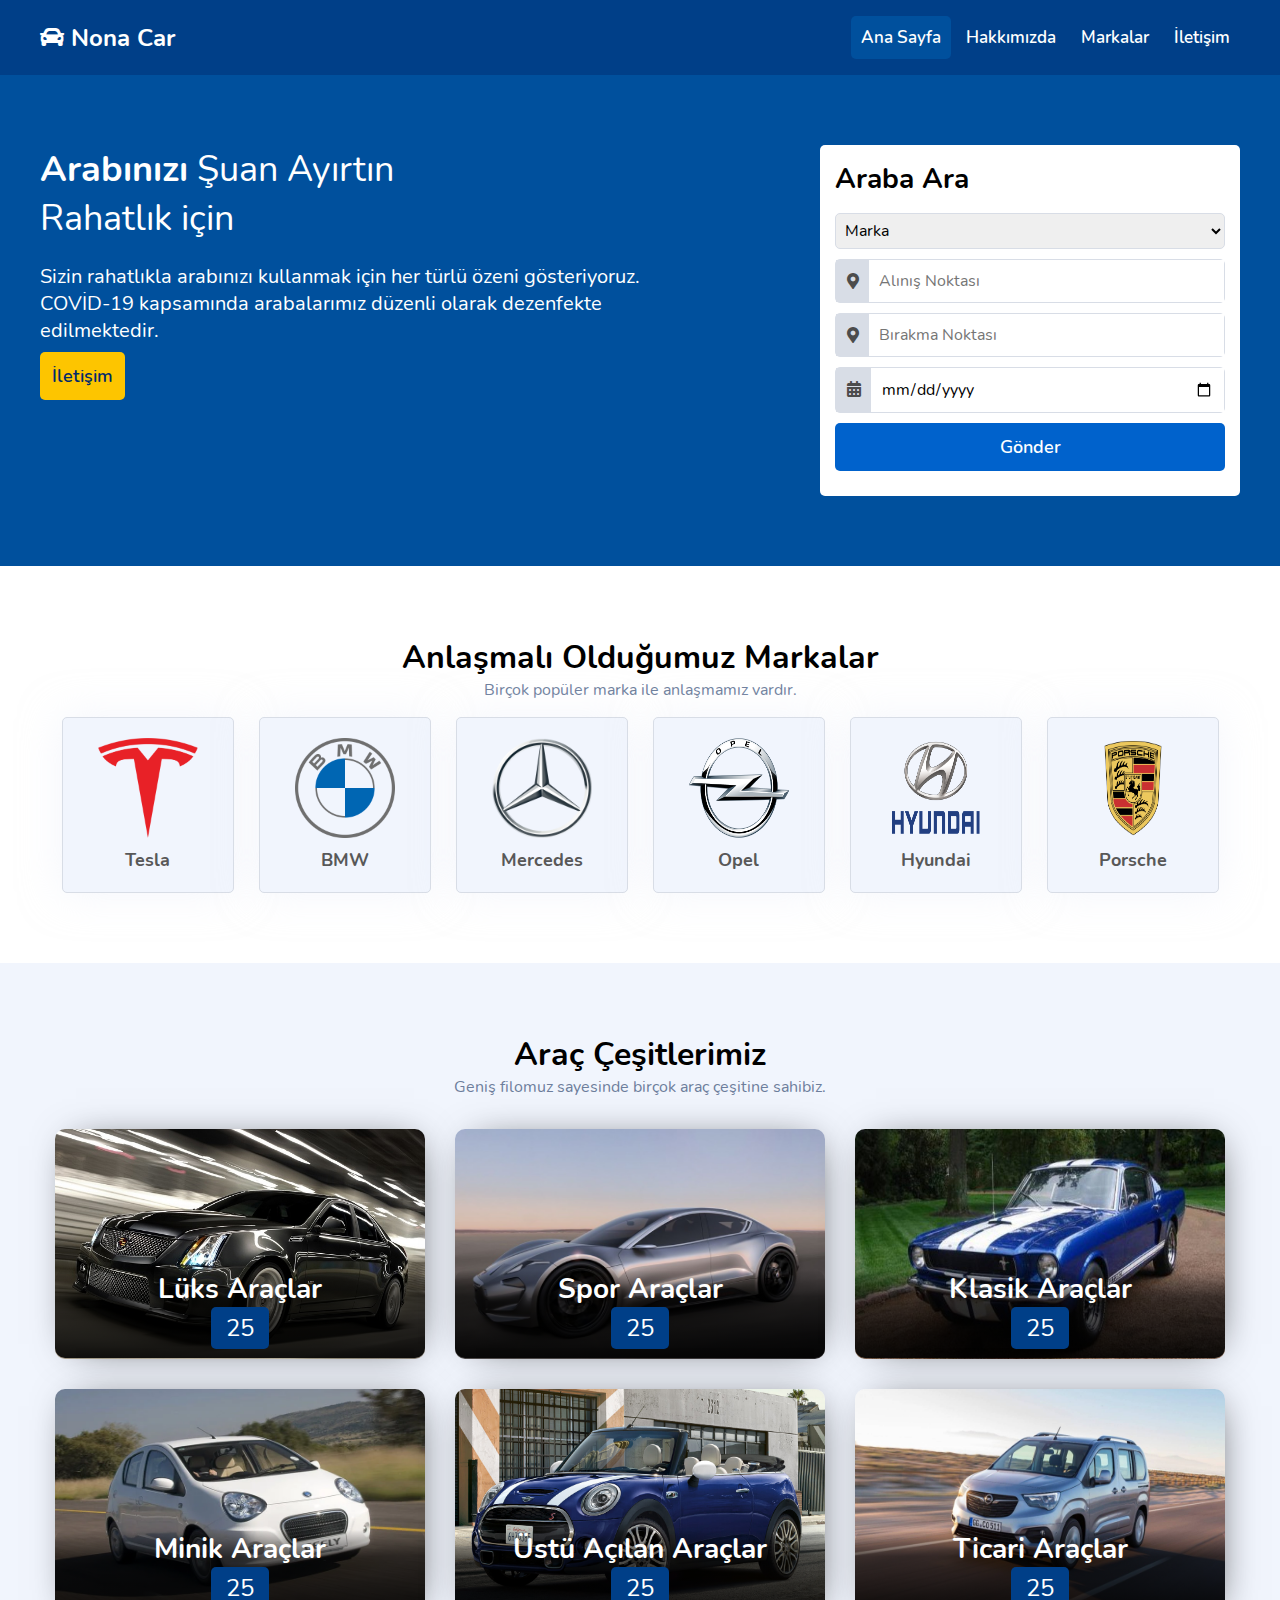
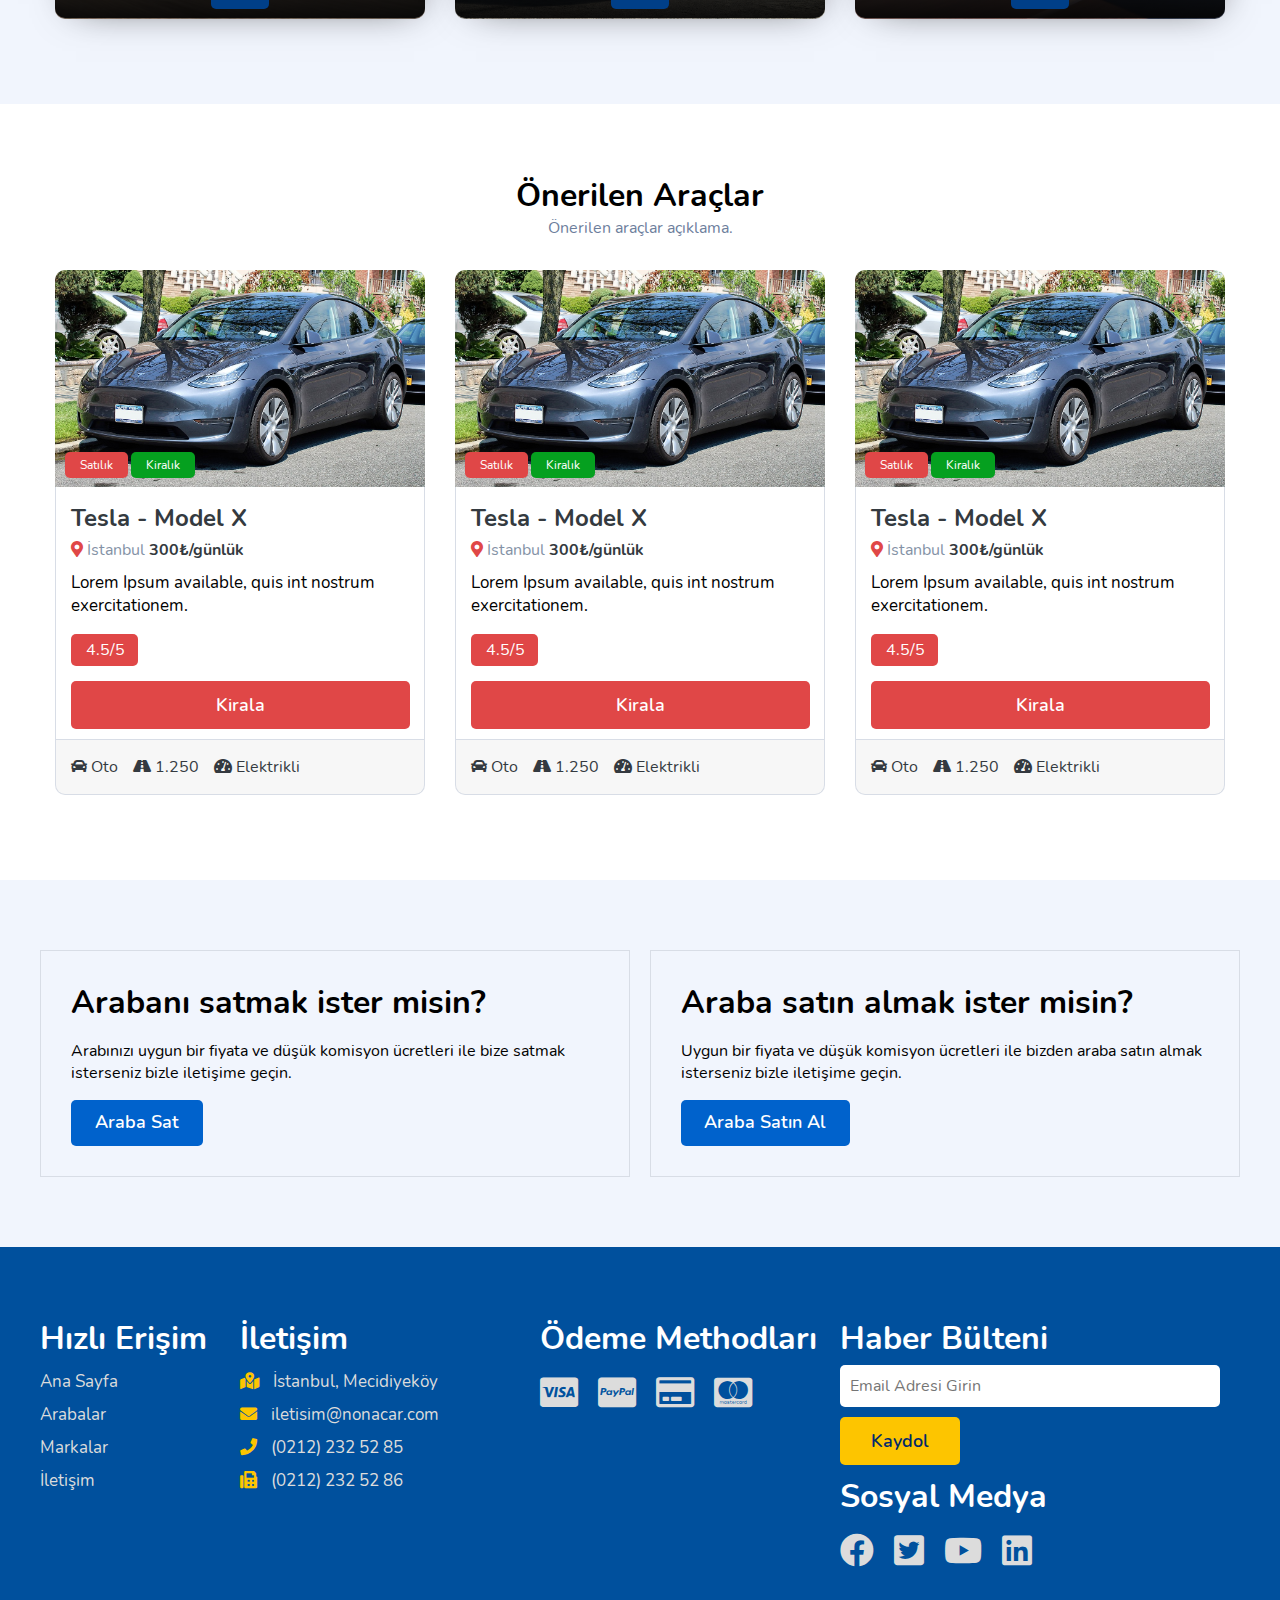
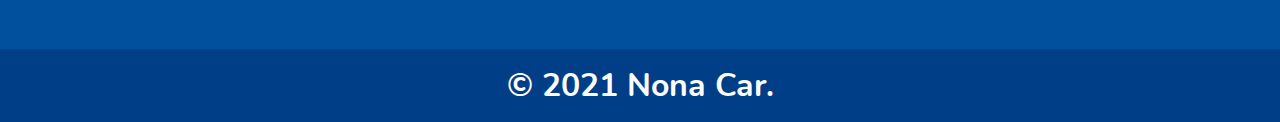
==== commit 17016fdf: "iletişim sayfası ve global değişkneler oluşturuldu" ====
--- a/index.html
+++ b/index.html
@@ -3,7 +3,7 @@
 
 <head>
     <meta charset="utf-8">
-    <title>Araç Kirala</title>
+    <title>Nona Car - Ana Sayfa</title>
     <meta name="description" content="">
     <meta name="viewport" content="width=device-width, initial-scale=1">
 
@@ -26,8 +26,8 @@
             </div>
             <nav class="appMenu flex">
                 <ul>
-                    <li>
-                        <a href="#">
+                    <li class="active">
+                        <a href="index.html">
                             Ana Sayfa
                         </a>
                     </li>
@@ -42,7 +42,7 @@
                         </a>
                     </li>
                     <li>
-                        <a href="#">
+                        <a href="iletisim.html">
                             İletişim
                         </a>
                     </li>
--- a/assets/css/app.css
+++ b/assets/css/app.css
@@ -317,7 +317,7 @@
   margin-bottom: 10px;
 }
 
-.form-group > select,input,option,label,button {
+.form-group > select,input,option,label,button,textarea {
   width: 100%;
 }
 
@@ -332,7 +332,8 @@
 }
 
 .form-group > select:focus,
-.form-group > input:focus {
+.form-group > input:focus,
+.form-group > textarea:focus {
   outline: 0;
 }
 
@@ -366,6 +367,12 @@
   font-family: 'Nunito', sans-serif;
 }
 
+.form-group > textarea {
+  padding: 20px;
+  font-family: 'Nunito', sans-serif;
+  border: none;
+}
+
 .badge {
   background-color: #FDC500;
   padding: 5px 15px;
@@ -384,6 +391,26 @@
   background-color: #e04747;
 }
 
+.text-gray {
+  color: #6d7e9c !important;
+}
+
+.text-facebook-blue {
+  color: #3C5A99;
+}
+
+.text-twitter-blue {
+  color: #1da1f3;
+}
+
+.text-linkedin-blue {
+  color: #0077b5;
+}
+
+.text-youtube-red {
+  color: #FF0000;
+}
+
 /* Header */
 .appHeader {
   background-color: #003F88;
@@ -408,6 +435,7 @@
 
 .appHeader > .container > .appMenu > ul > li {
   float: left;
+  padding-left: 5px;
 }
 
 .appHeader > .container > .appMenu > ul > li > a {
@@ -418,6 +446,11 @@
   font-weight: 600;
   font-size: 17px;
   transition: 200ms;
+  border-radius: 5px;
+}
+
+.appHeader > .container > .appMenu > ul > li.active > a {
+  background-color: #00509D;
 }
 
 .appHeader > .container > .appMenu > ul > li > a:hover {
@@ -768,7 +801,8 @@
   margin-right: 10px;
 }
 
-.appMain > .carSellingSuggestion > .container > .sellSuggestion > h1,p {
+.appMain > .carSellingSuggestion > .container > .sellSuggestion > h1, 
+.appMain > .carSellingSuggestion > .container > .sellSuggestion > p {
   font-family: 'Nunito', sans-serif;
 }
 
@@ -784,7 +818,8 @@
   margin-left: 10px;
 }
 
-.appMain > .carSellingSuggestion > .container > .buySuggestion > h1,p {
+.appMain > .carSellingSuggestion > .container > .buySuggestion > h1, 
+.appMain > .carSellingSuggestion > .container > .buySuggestion > p {
   font-family: 'Nunito', sans-serif;
 }
 
@@ -984,4 +1019,75 @@
   font-family: 'Nunito', sans-serif;
   text-align: center;
   padding: 15px 0;
-}+}
+
+/* Contact Page */
+
+.appMain > .contactPage > .container {
+  padding: 70px 0;
+  display: grid;
+  grid-template-columns: repeat(12, 1fr);
+}
+
+.appMain > .contactPage > .container > .contactHello {
+  grid-column: span 4;
+}
+
+.appMain > .contactPage > .container > .contactHello > h1 {
+  font-family: 'Nunito', sans-serif;
+  font-size: 32px;
+}
+
+.appMain > .contactPage > .container > .contactHello > p {
+  font-family: 'Nunito', sans-serif;
+}
+
+.appMain > .contactPage > .container > .contactHello > p.text-gray {
+  margin-bottom: 0;
+}
+
+.appMain > .contactPage > .container > .contactHello > p.contactMail {
+  margin-top: 2px;
+  font-family: 'Nunito', sans-serif;
+  font-size: 18px;
+  font-weight: 900;
+}
+
+.appMain > .contactPage > .container > .contactHello > ul.socialMediaLinks {
+  list-style: none;
+  margin-left: 0;
+  padding: 0;
+} 
+
+.appMain > .contactPage > .container > .contactHello > ul.socialMediaLinks > li {
+  float: left;
+}
+
+.appMain > .contactPage > .container > .contactHello > ul.socialMediaLinks > li > a {
+  padding-right: 15px;
+  transition: 200ms;
+}
+
+.appMain > .contactPage > .container > .contactHello > ul.socialMediaLinks > li > a:hover {
+  opacity: .9;
+  transition: 200ms;
+}
+
+.appMain > .contactPage > .container > .contactForm {
+  grid-column: span 8;
+  border: 1px solid #d8dde6;
+  border-radius: 5px;
+  box-shadow: 0 0 40px 0 rgba(234, 238, 249, 0.5);
+}
+
+.appMain > .contactPage > .container > .contactForm > .card {
+  padding: 15px;
+}
+
+.appMain > .contactPage > .container > .contactForm > .card > .card-header > h1 {
+  font-family: 'Nunito', sans-serif;
+}
+
+
+
+
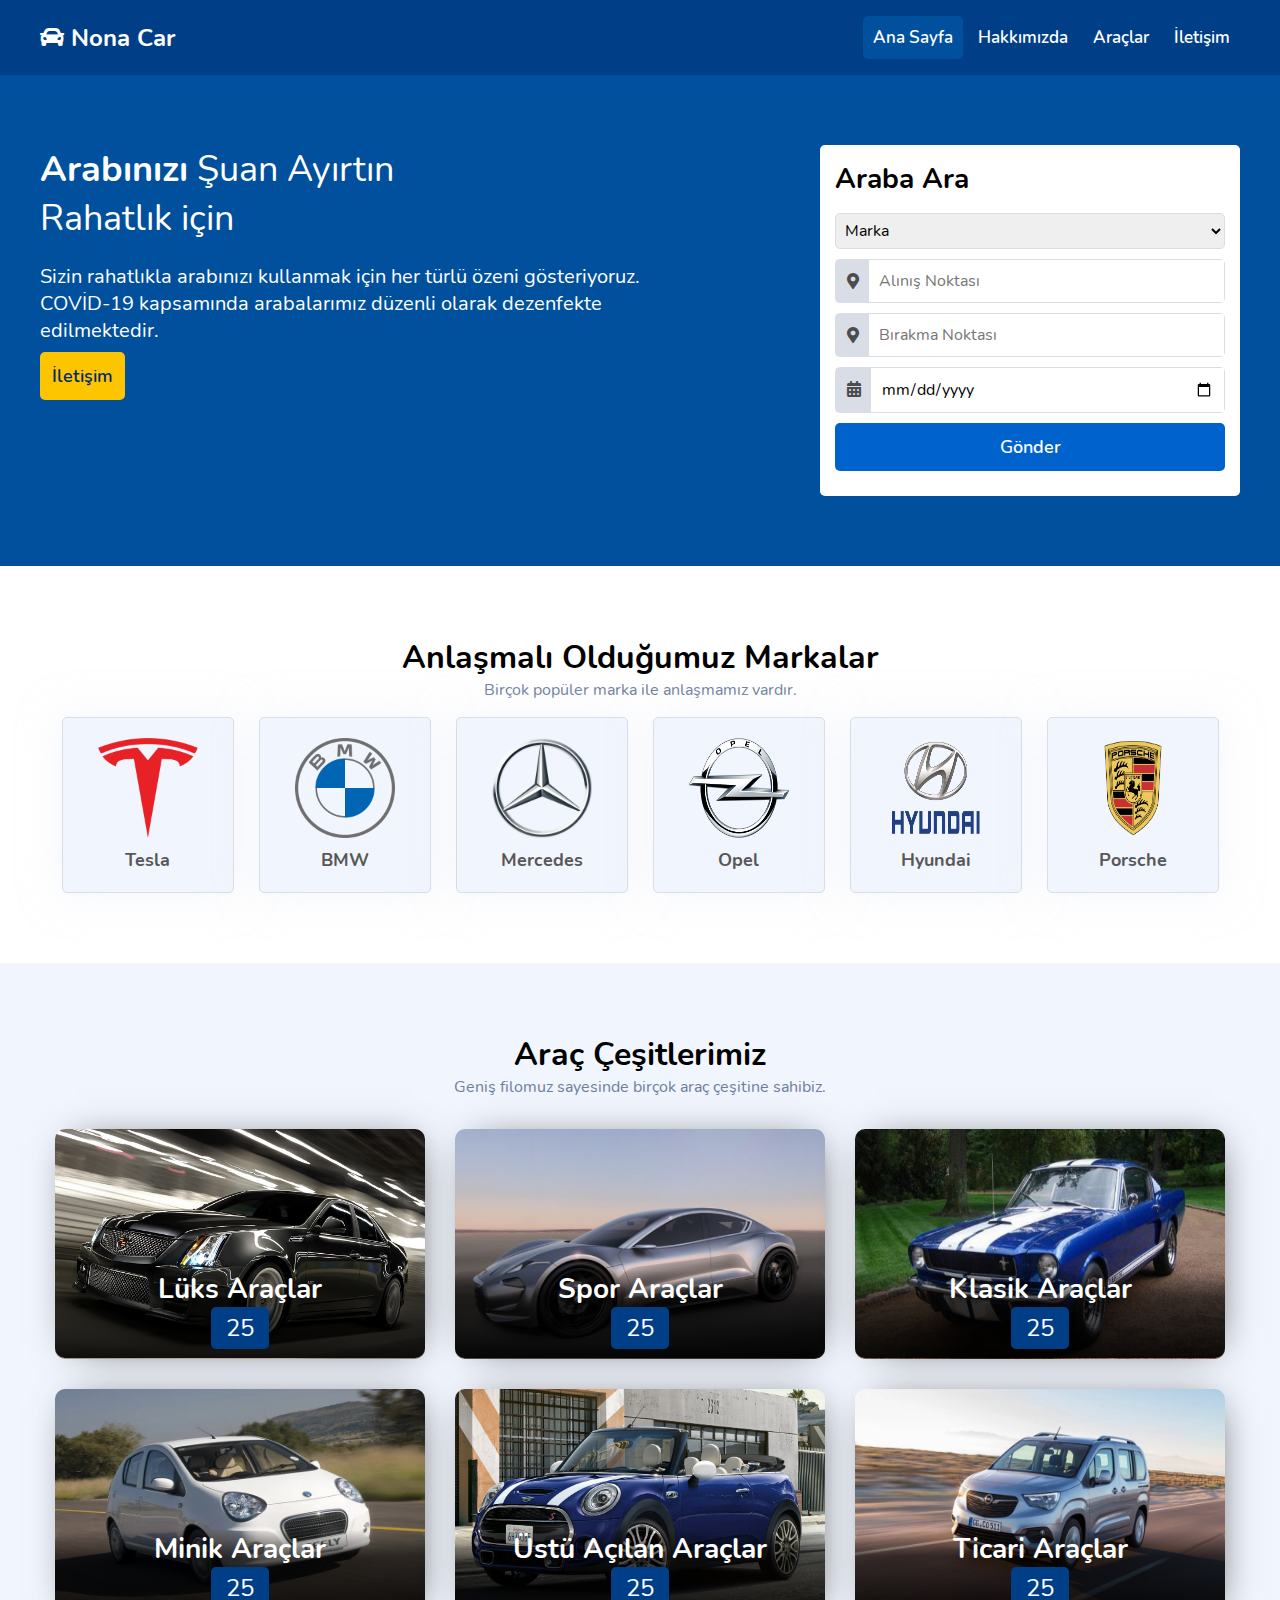
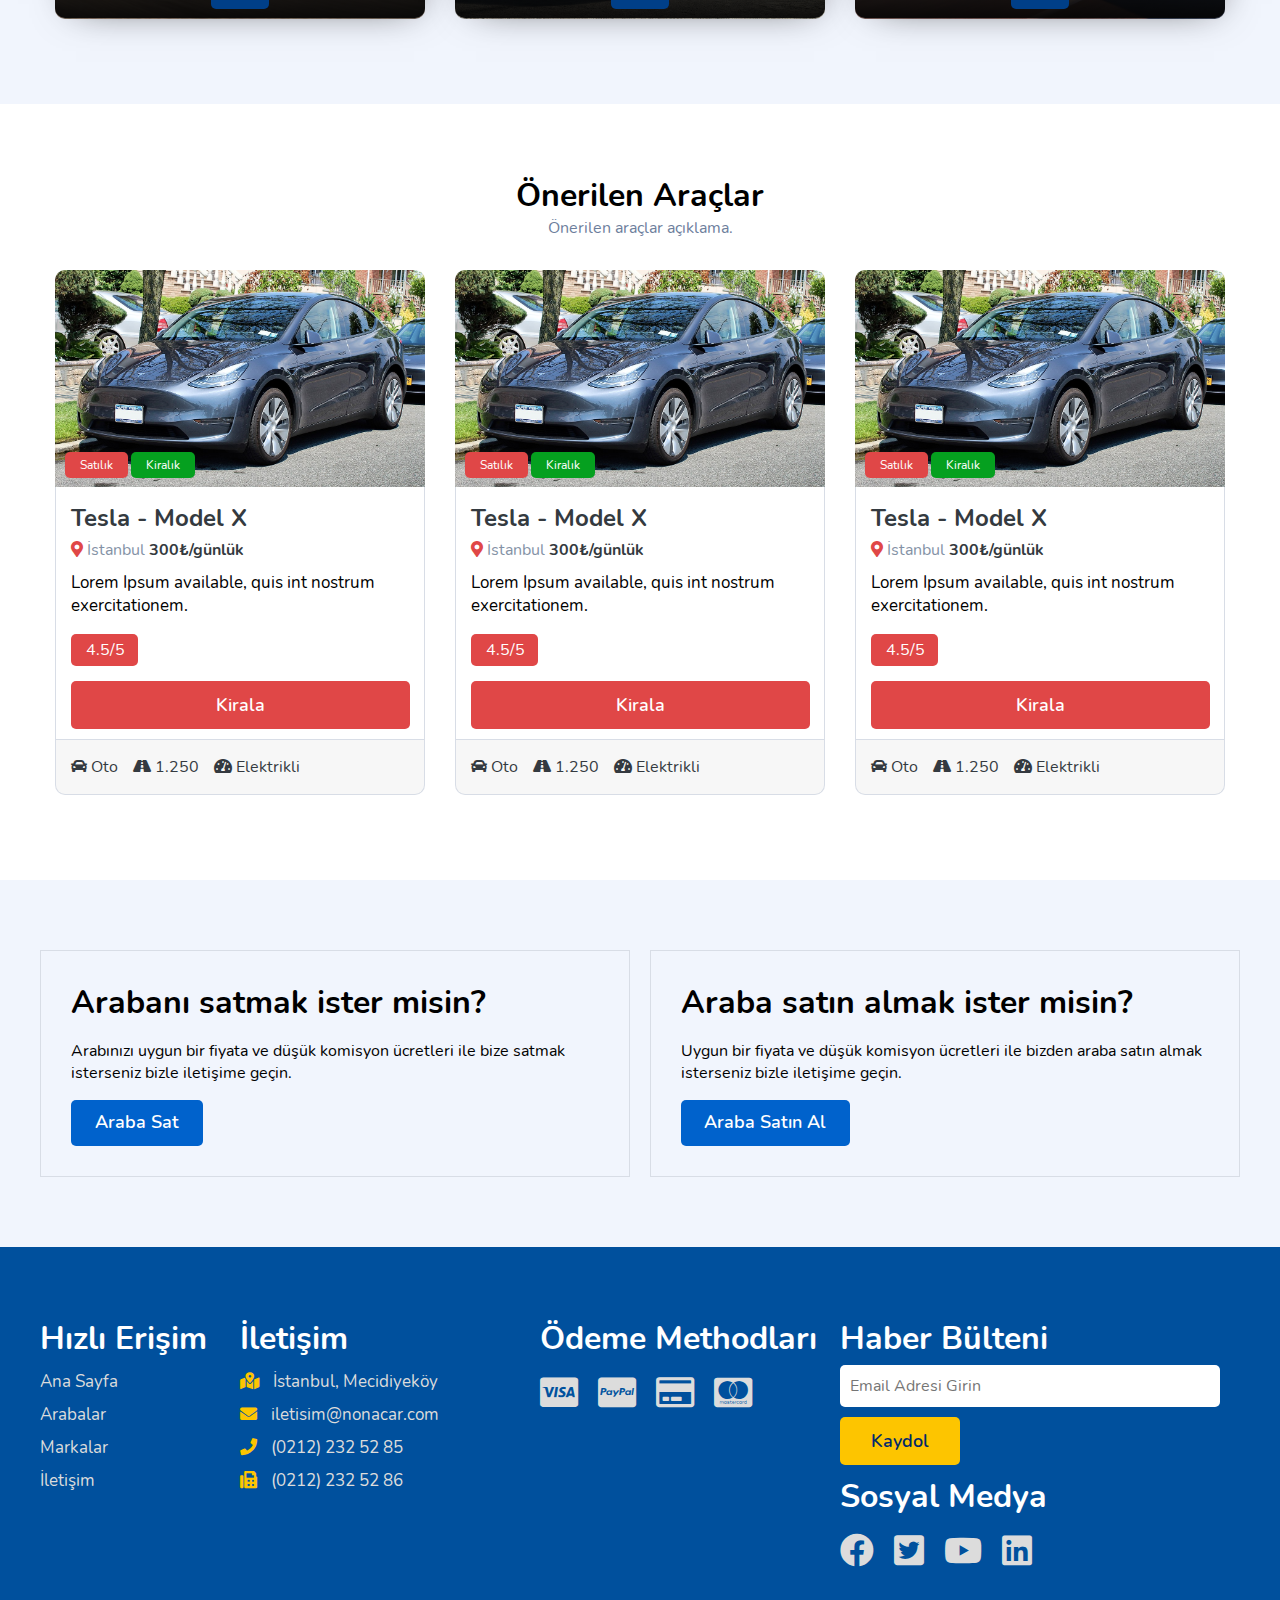
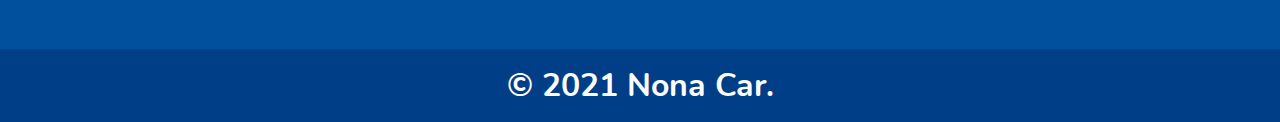
==== commit b5ea3319: "araclar sayfası bitti" ====
--- a/index.html
+++ b/index.html
@@ -37,8 +37,8 @@
                         </a>
                     </li>
                     <li>
-                        <a href="#">
-                            Markalar
+                        <a href="araclar.html">
+                            Araçlar
                         </a>
                     </li>
                     <li>
--- a/assets/css/app.css
+++ b/assets/css/app.css
@@ -367,6 +367,19 @@
   font-family: 'Nunito', sans-serif;
 }
 
+.form-group.withButton > button {
+  width: 40%;
+  border-top-left-radius: 0;
+  border-bottom-left-radius: 0;
+}
+
+.form-group.withButton > input {
+  border: 1px solid #d8dde6;
+  border-right: none;
+  border-top-left-radius: 5px;
+  border-bottom-left-radius: 5px;
+} 
+
 .form-group > textarea {
   padding: 20px;
   font-family: 'Nunito', sans-serif;
@@ -409,6 +422,43 @@
 
 .text-youtube-red {
   color: #FF0000;
+}
+
+.selectGroup > label:first-child {
+  border-top-left-radius: 5px;
+  border-bottom-left-radius: 5px;
+}
+
+.selectGroup > label:last-child {
+  border-top-right-radius: 5px;
+  border-bottom-right-radius: 5px;
+}
+
+.selectGroup > label {
+  border: 1px solid #d8dde6;
+  padding: 10px 15px;
+  cursor: pointer;
+  transition: 200ms;
+}
+
+.selectGroup > label.active {
+  border-color: #00509D;
+  color: #00509D;
+  background: #f6f7fb;
+  transition: 200ms;
+}
+
+.selectGroup > label:hover {
+  border-color: #00509D;
+  color: #00509D;
+  background: #f6f7fb;
+  transition: 200ms;
+}
+
+.selectGroup > label > span {
+  text-align: center;
+  font-family: 'Nunito', sans-serif;
+  font-weight: 600;
 }
 
 /* Header */
@@ -1088,6 +1138,225 @@
   font-family: 'Nunito', sans-serif;
 }
 
-
-
-
+/* Cars Page */
+
+.appMain > .carsPage {
+  background-color: #f1f5fd;
+}
+
+.appMain > .carsPage > .container {
+  padding: 70px 0;
+  display: grid;
+  grid-template-columns: repeat(12, 1fr);
+}
+
+.appMain > .carsPage > .container > .carList {
+  grid-column: span 9;
+}
+
+.appMain > .carsPage > .container > .carList > h1 {
+  font-family: 'Nunito', sans-serif;
+  font-size: 32px;
+}
+
+.appMain > .carsPage > .container > .carList > .carSorting {
+  display: grid;
+  grid-template-columns: repeat(12, 1fr);
+  background-color: #fff !important;
+  border: 1px solid #d8dde6;
+  border-radius: 5px;
+  margin-top: 50px;
+}
+
+.appMain > .carsPage > .container > .carList > .carSorting > .sortingDesc {
+  grid-column: span 4;
+  font-family: 'Nunito', sans-serif;
+  padding: 10px;
+  padding-left: 25px;
+  font-weight: 600;
+}
+
+.appMain > .carsPage > .container > .carList > .carSorting > .sortingType {
+  list-style: none;
+  padding-top: 10px;
+  grid-column: span 2;
+}
+
+.appMain > .carsPage > .container > .carList > .carSorting > .sortingType > li {
+  float: left;
+  padding-right: 20px;
+}
+
+.appMain > .carsPage > .container > .carList > .carSorting > .sortingType > li > a {
+  font-size: 26px;
+  color: #000;
+  transition: 200ms;
+}
+
+.appMain > .carsPage > .container > .carList > .carSorting > .sortingType > li.active > a {
+  color: #00509D;
+}
+
+.appMain > .carsPage > .container > .carList > .carSorting > .sortingType > li > a:hover {
+  color: #00509D;
+  transition: 200ms;
+}
+
+.appMain > .carsPage > .container > .carList > .carSorting > .carSortingCategories {
+  grid-column: span 6;
+  font-family: 'Nunito', sans-serif;
+}
+
+.appMain > .carsPage > .container > .carList > .carSorting > .carSortingCategories > p {
+  font-family: 'Nunito', sans-serif;
+  padding: 10px;
+  padding-left: 25px;
+  font-weight: 600;
+}
+
+.appMain > .carsPage > .container > .carList > .carSorting > .carSortingCategories > .selectGroup {
+  padding-top: 26px;
+}
+
+.appMain > .carsPage > .container > .carList > .cars > .carItem {
+  display: grid;
+  grid-template-columns: repeat(12, 1fr);
+  margin-top: 20px;
+}
+
+.appMain > .carsPage > .container > .carList > .cars > .carItem > .carImage {
+  grid-column: span 4;
+}
+
+.appMain > .carsPage > .container > .carList > .cars > .carItem > .carImage > img {
+  height: 200px;
+  width: 300px;
+  border-top-left-radius: 5px;
+  border-bottom-left-radius: 5px;
+}
+
+.appMain > .carsPage > .container > .carList > .cars > .carItem > .carDetails {
+  grid-column: span 8;
+}
+
+.appMain > .carsPage > .container > .carList > .cars > .carItem > .carDetails > .detailsBody {
+  padding-left: 20px;
+  padding-top: 10px;
+  padding-bottom: 20px;
+  border: 1px solid #d8dde6;
+  background-color: #ffffff;
+  border-top-right-radius: 5px;
+}
+
+.appMain > .carsPage > .container > .carList > .cars > .carItem > .carDetails > .detailsBody > a {
+  font-family: 'Nunito', sans-serif;
+  font-size: 28px;
+  font-weight: 700;
+  color: #000;
+  text-decoration: none;
+}
+
+.appMain > .carsPage > .container > .carList > .cars > .carItem > .carDetails > .detailsBody > .carItemInfo {
+  margin-top: 5px;
+  margin-bottom: 10px;
+}
+
+.appMain > .carsPage > .container > .carList > .cars > .carItem > .carDetails > .detailsBody > .carItemInfo > span {
+  font-family: 'Nunito', sans-serif;
+  color: #8492a6;
+  padding-right: 20px;
+}
+
+.appMain > .carsPage > .container > .carList > .cars > .carItem > .carDetails > .detailsBody > .carItemInfo > i {
+  color: #00509D;
+}
+
+.appMain > .carsPage > .container > .carList > .cars > .carItem > .carDetails > .detailsBody > .carItemDesc {
+  font-family: 'Nunito', sans-serif;
+  font-weight: 600;
+  color: #000;
+  margin-top: 5px;
+}
+
+.appMain > .carsPage > .container > .carList > .cars > .carItem > .carDetails > .detailsFooter {
+  background: rgba(0, 0, 0, 0.03);
+  border-bottom: 1px solid #d8dde6;
+  border-right: 1px solid #d8dde6;
+  border-bottom-right-radius: 5px;
+}
+
+.appMain > .carsPage > .container > .carList > .cars > .carItem > .carDetails > .detailsFooter > p {
+  font-weight: 700;
+  font-family: 'Nunito', sans-serif;
+  font-size: 24px;
+  margin: 0;
+  padding-top: 12px;
+  padding-left: 25px;
+  padding-bottom: 10px;
+}
+
+.appMain > .carsPage > .container > .carList > .cars > .carItem > .carDetails > .detailsFooter > .carBtn {
+  padding-top: 5px;
+  padding-right: 10px;
+}
+
+.appMain > .carsPage > .container > .carList > .cars > .carItem > .carDetails > .detailsFooter > .carBtn > button {
+  padding: 10px;
+}
+
+.appMain > .carsPage > .container > .carsPageSidebar {
+  grid-column: span 3;
+  padding-top: 94px;
+  padding-left: 10px;
+}
+
+.appMain > .carsPage > .container > .carsPageSidebar > .sidebarSearch {
+  padding: 7px 10px;
+  background-color: #fff !important;
+  border: 1px solid #d8dde6;
+  border-radius: 5px;
+  padding-top: 12px;
+  padding-bottom: 2px;
+}
+
+.appMain > .carsPage > .container > .carsPageSidebar > .sidebarFilter {
+  margin-top: 20px;
+  background-color: #fff !important;
+  border: 1px solid #d8dde6;
+  border-radius: 5px;
+}
+
+.appMain > .carsPage > .container > .carsPageSidebar > .sidebarFilter > .filterCategory > h1 {
+  font-weight: 600;
+  font-family: 'Nunito', sans-serif;
+  padding: 8px 15px;
+  border-bottom: 1px solid #d8dde6;
+  border-top: 1px solid #d8dde6;
+}
+
+.appMain > .carsPage > .container > .carsPageSidebar > .sidebarFilter > .filterCategory-Content > form {
+  padding: 12px;
+  padding-top: 20px;
+}
+
+.appMain > .carsPage > .container > .carsPageSidebar > .sidebarFilter > .filterCategory-Content > form > .form-group > input {
+  width: unset;
+  border: 1px solid #d8dde6;
+  border-radius: 5px;
+}
+
+.appMain > .carsPage > .container > .carsPageSidebar > .sidebarFilter > .filterCategory-Content > form > .form-group > label {
+  font-family: 'Nunito', sans-serif;
+  color: #162946 !important;
+  font-size: 17px;
+  font-weight: 500;
+}
+
+.appMain > .carsPage > .container > .carsPageSidebar > .sidebarFilter > .applyForm {
+  background-color: rgba(0, 0, 0, 0.03);
+}
+
+.appMain > .carsPage > .container > .carsPageSidebar > .sidebarFilter > .applyForm > button {
+  margin: 20px;
+  width: 87%;
+}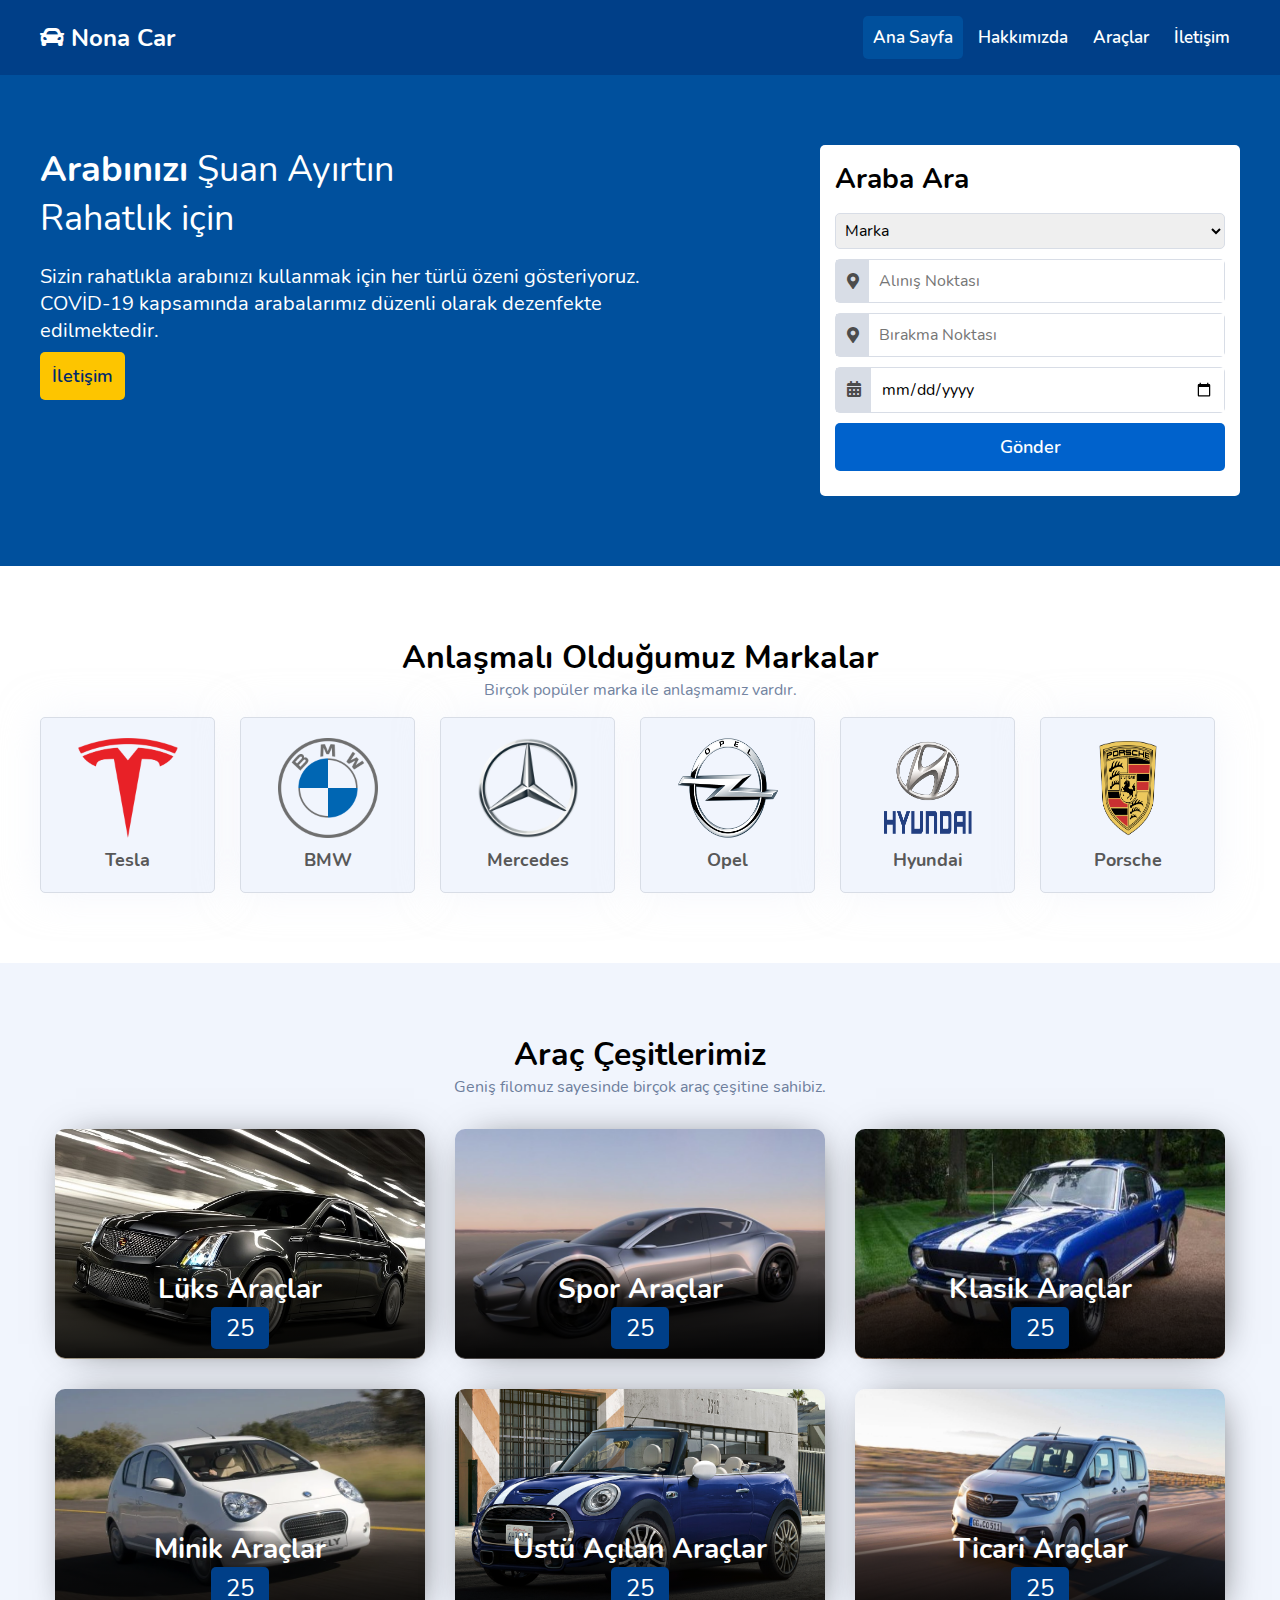
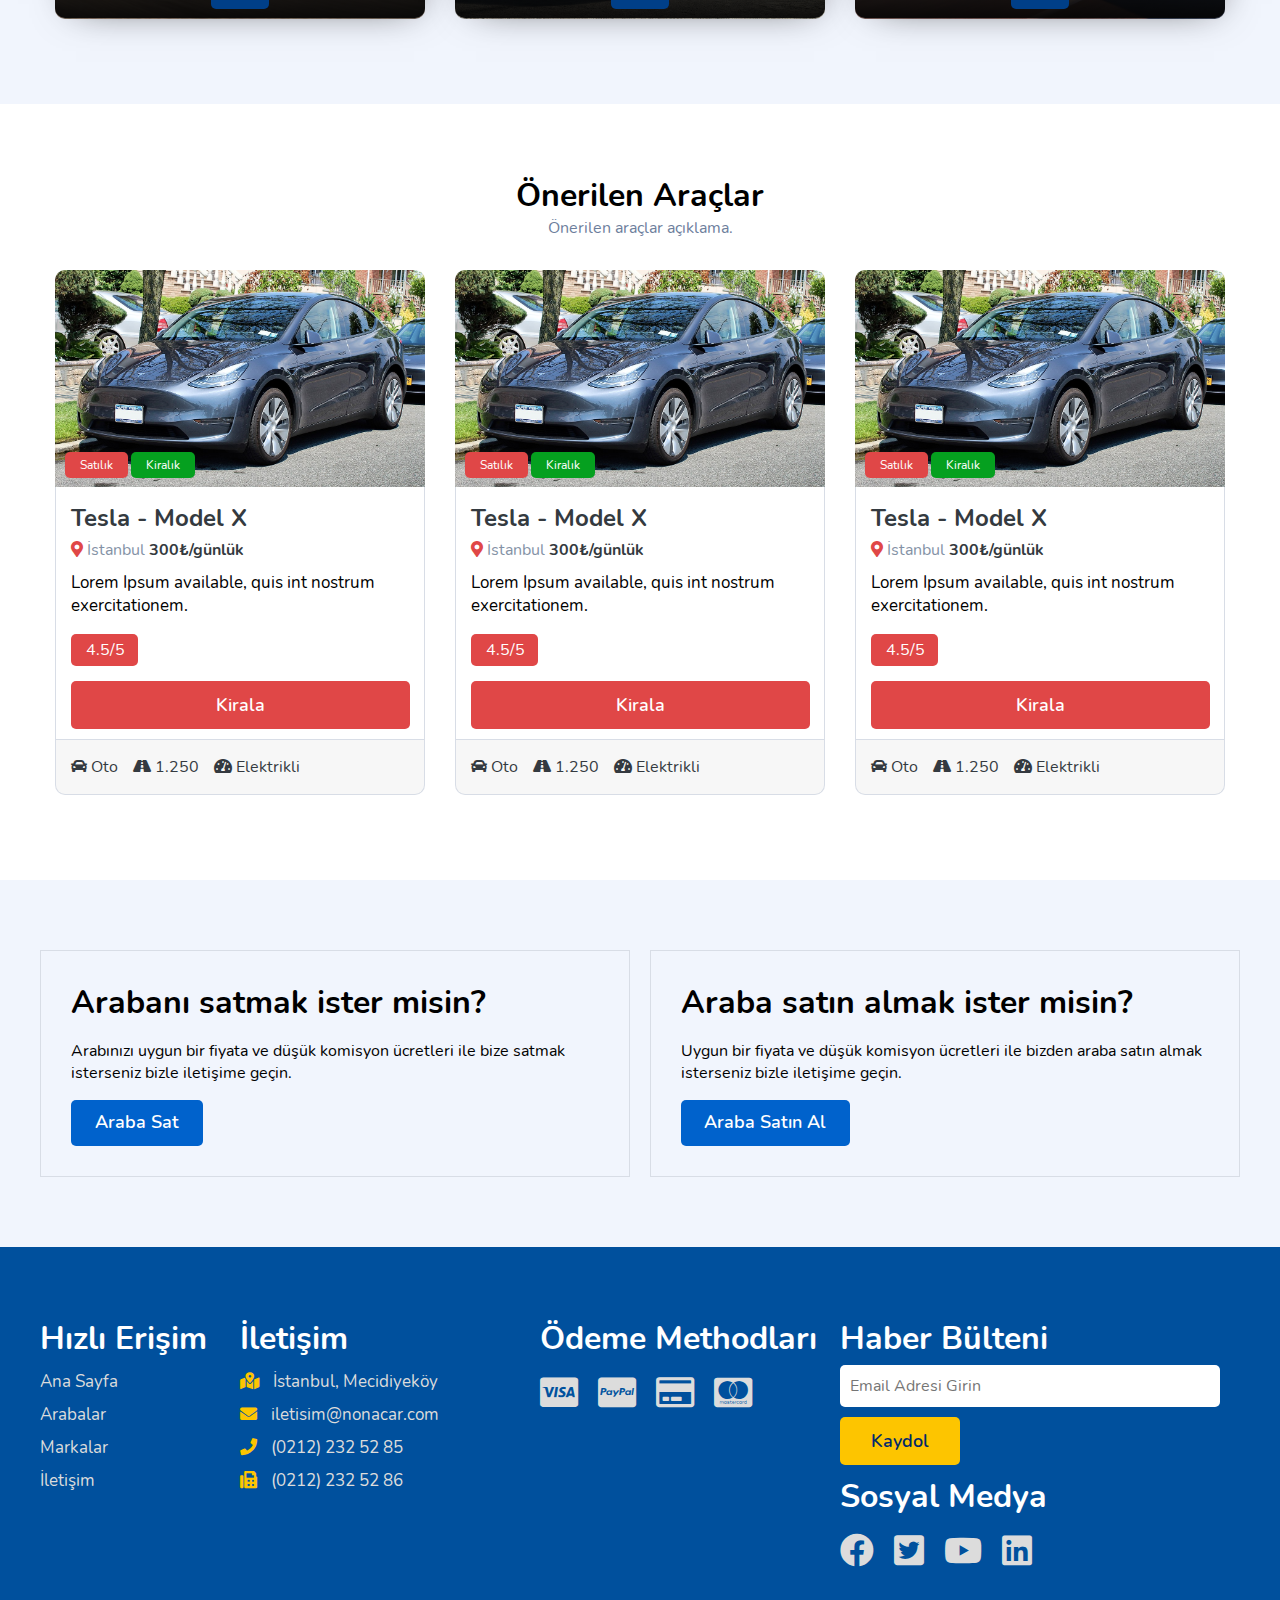
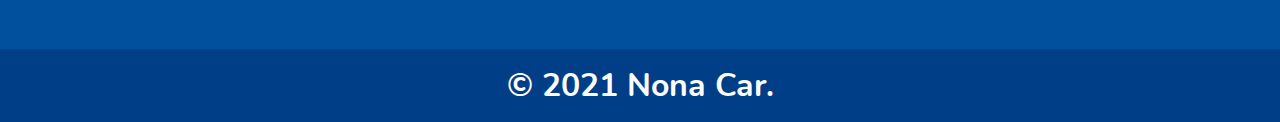
==== commit 71ffeabd: "site bitti responsive ok" ====
--- a/index.html
+++ b/index.html
@@ -24,7 +24,7 @@
                     Nona Car
                 </a>
             </div>
-            <nav class="appMenu flex">
+            <nav class="appMenu flex flex-direction-column">
                 <ul>
                     <li class="active">
                         <a href="index.html">
@@ -32,7 +32,41 @@
                         </a>
                     </li>
                     <li>
-                        <a href="#">
+                        <a href="hakkimizda.html">
+                            Hakkımızda
+                        </a>
+                    </li>
+                    <li>
+                        <a href="araclar.html">
+                            Araçlar
+                        </a>
+                    </li>
+                    <li>
+                        <a href="iletisim.html">
+                            İletişim
+                        </a>
+                    </li>
+                    <li class="responsive-stack">
+                       <a href="#" onclick="responsiveTrigger()">
+                            <i style="font-size: 20px;" class="fas fa-bars"></i>
+                       </a> 
+                    </li>
+                </ul>
+            </nav>
+        </div>
+    </header>
+
+    <header id="responsiveMenu" class="responsive-header hidden">
+        <div class="container">
+            <nav class="responsive-nav">
+                <ul class="responsive-menu">
+                    <li class="active">
+                        <a href="index.html">
+                            Ana Sayfa
+                        </a>
+                    </li>
+                    <li>
+                        <a href="hakkimizda.html">
                             Hakkımızda
                         </a>
                     </li>
@@ -76,7 +110,7 @@
                                         <option value="opel">Opel</option>
                                         <option value="hyundai">Hyundai</option>
                                         <option value="porsche">Porsche</option>
-                                      </select>
+                                    </select>
                                 </div>
                                 <div class="form-group flex flex-direction-row withBox">
                                     <div class="before-box">
@@ -113,7 +147,7 @@
                     <h1>Anlaşmalı Olduğumuz Markalar</h1>
                     <p>Birçok popüler marka ile anlaşmamız vardır.</p>
                 </div>
-                <div class="carBrandsSlider flex flex-direction-row justify-content-center">
+                <div class="carBrandsSlider">
                     <div class="carBrandItem">
                         <a href="#" class="flex flex-direction-column">
                             <img src="assets/img/brands/tesla.png">
@@ -225,7 +259,7 @@
                 </div>
                 <div class="featuredCarsSlider">
                     <div class="carSliderItem">
-                        <a href="#">
+                        <a href="aracDetay.html">
                             <div class="sliderItem-Header">
                                 <img src="assets/img/featured/tesla.jpg">
                                 <div class="carInfo">
@@ -235,7 +269,7 @@
                             </div>
                         </a>
                         <div class="sliderItem-Body flex flex-direction-column">
-                            <a href="#">Tesla - Model X</a>
+                            <a href="aracDetay.html">Tesla - Model X</a>
                             <p class="infoPanel">
                                 <i class="fas fa-map-marker-alt"></i>
                                 İstanbul
@@ -269,7 +303,7 @@
                         </div>
                     </div>
                     <div class="carSliderItem">
-                        <a href="#">
+                        <a href="aracDetay.html">
                             <div class="sliderItem-Header">
                                 <img src="assets/img/featured/tesla.jpg">
                                 <div class="carInfo">
@@ -279,7 +313,7 @@
                             </div>
                         </a>
                         <div class="sliderItem-Body flex flex-direction-column">
-                            <a href="#">Tesla - Model X</a>
+                            <a href="aracDetay.html">Tesla - Model X</a>
                             <p class="infoPanel">
                                 <i class="fas fa-map-marker-alt"></i>
                                 İstanbul
@@ -313,7 +347,7 @@
                         </div>
                     </div>
                     <div class="carSliderItem">
-                        <a href="#">
+                        <a href="aracDetay.html">
                             <div class="sliderItem-Header">
                                 <img src="assets/img/featured/tesla.jpg">
                                 <div class="carInfo">
@@ -323,7 +357,7 @@
                             </div>
                         </a>
                         <div class="sliderItem-Body flex flex-direction-column">
-                            <a href="#">Tesla - Model X</a>
+                            <a href="aracDetay.html"">Tesla - Model X</a>
                             <p class="infoPanel">
                                 <i class="fas fa-map-marker-alt"></i>
                                 İstanbul
--- a/assets/css/app.css
+++ b/assets/css/app.css
@@ -280,6 +280,18 @@
   color: #FFF;
 }
 
+.btn-white {
+  background-color: #fff;
+  border: 1px solid #d8dde6 !important;
+  color: #3d4e67;
+}
+
+.btn-white:hover {
+  background-color: #e4e5eb;
+  opacity: 1;
+  transition: 200ms;
+}
+
 .btn-yellow {
   background-color:#FDC500;
   color: #00296B;
@@ -461,6 +473,50 @@
   font-weight: 600;
 }
 
+.tab {
+  overflow: hidden;
+}
+
+.tab a {
+  padding: 10px 20px 10px 20px;
+  display: block;
+  margin: 4px 4px 0 4px;
+  border: 1px solid #dbe2ea;
+  background: #d9e1ea;
+  font-family: 'Nunito', sans-serif;
+  cursor: pointer;
+}
+
+.tab a:first-child {
+  margin-left: 0;
+}
+
+.tab a.active {
+  border-bottom: 0 !important;
+  padding: 10px 20px 12px 20px;
+  border-radius: 3px 3px 0 0;
+  margin-bottom: -2px;
+  background: #fff;
+  border: 1px solid #dbe2ea;
+}
+
+.tabcontent {
+  display: none;
+  padding: 6px 12px;
+  border: 1px solid #d8dde6;
+}
+
+.visible {
+  display: block;
+  visibility: visible;
+}
+
+.hidden {
+  display: none;
+  visibility: hidden;
+
+}
+
 /* Header */
 .appHeader {
   background-color: #003F88;
@@ -481,6 +537,10 @@
 
 .appHeader > .container > .appMenu > ul {
   list-style: none;
+}
+
+.appHeader > .container > .appMenu > ul.responsive-menu > li {
+  float: unset;
 }
 
 .appHeader > .container > .appMenu > ul > li {
@@ -509,6 +569,49 @@
   border-radius: 5px;
 }
 
+.appHeader > .container > .appMenu > ul > li.responsive-stack {
+  display: none;
+  visibility: hidden;
+}
+
+.responsive-header {
+  background-color: #003F88;
+  border-top: 1px solid #445b71;
+  border-bottom: 1px solid #445b71;
+}
+
+.responsive-header > .container > .responsive-nav > ul {
+  margin: 0 0;
+  padding: 0;
+  list-style: none;
+}
+
+.responsive-header > .container > .responsive-nav > ul > li {
+  padding: 10px;
+}
+
+.responsive-header > .container > .responsive-nav > ul > li > a {
+  text-decoration: none;
+  color: #FFF;
+  font-family: 'Nunito', sans-serif;
+  font-weight: 600;
+  font-size: 17px;
+  transition: 200ms;
+  border-radius: 5px;
+}
+
+@media only screen and (max-width: 700px) {
+  .appHeader > .container > .appMenu > ul > li.responsive-stack {
+    display: block;
+    visibility: visible;
+  }
+
+  .appHeader > .container > .appMenu > ul > li {
+    display: none;
+    visibility: hidden;
+  }
+}
+
 /* Section bookCarIntro */
 .appMain > .bookCarIntro {
   background-color: #00509D;
@@ -546,6 +649,40 @@
   font-family: 'Nunito', sans-serif;
   font-size: 28px;
   font-weight: 700;
+}
+
+@media only screen and (max-width: 1250px) {
+  .appMain > .bookCarIntro > .container {
+    max-width: 1000px;
+  }
+}
+
+@media only screen and (max-width: 800px) {
+  .appMain > .bookCarIntro > .container {
+    flex-direction: column!important;
+    justify-content: center;
+  }
+
+  .appMain > .bookCarIntro > .container > .bookCarDetails {
+    padding-bottom: 50px;
+    width: 100%;
+    display: flex;
+    flex-direction: column;
+  }
+
+  .appMain > .bookCarIntro > .container > .bookCarDetails > h1,a {
+    text-align: center;
+  }
+
+  .appMain > .bookCarIntro > .container > .bookCarDetails > p {
+    width: 100%;
+    text-align: center;
+  }
+
+  .appMain > .bookCarIntro > .container > .bookCarForm {
+    padding-bottom: 50px;
+    width: 100%;
+  }
 }
 
 /* Section Car Brands */
@@ -574,12 +711,18 @@
   color: #6d7e9c;
 }
 
+.appMain > .carBrands > .container > .carBrandsSlider {
+  display: grid;
+  grid-template-columns: repeat(6, 1fr)
+}
+
 .appMain > .carBrands > .container > .carBrandsSlider > .carBrandItem {
+  grid-column: span 1;
   padding-right: 25px;
 }
 
 .appMain > .carBrands > .container > .carBrandsSlider > .carBrandItem:nth-child(6) {
-  padding-right: 0;
+  margin-right: 0;
 }
 
 .appMain > .carBrands > .container > .carBrandsSlider > .carBrandItem > a {
@@ -590,6 +733,7 @@
   box-shadow: 0 0 40px 0 rgba(234, 238, 249, 0.5);
   transition: 300ms;
   text-decoration: none;
+  justify-content: center;
 }
 
 .appMain > .carBrands > .container > .carBrandsSlider > .carBrandItem > a:hover {
@@ -600,16 +744,44 @@
 .appMain > .carBrands > .container > .carBrandsSlider > .carBrandItem > a > img {
   width: 100px;
   height: 100px;
-}
-
+  display: flex;
+  justify-content: center;
+  margin-left: auto;
+  margin-right: auto;
+}
 
 .appMain > .carBrands > .container > .carBrandsSlider > .carBrandItem > a > span {
   font-family: 'Nunito', sans-serif;
-  text-align: center;
   padding-top: 10px;
   color: #585858;
   font-weight: 700;
   font-size: 18px;
+  display: flex;
+  justify-content: center;
+  margin-left: auto;
+  margin-right: auto;
+}
+
+@media only screen and (max-width: 1200px) {
+  .appMain > .carBrands > .container > .carBrandsSlider {
+    grid-template-columns: repeat(3, 1fr);
+  }
+  .appMain > .carBrands > .container > .carBrandsSlider > .carBrandItem {
+    padding-left: 15px;
+    padding-bottom: 15px;
+  }
+}
+
+@media only screen and (max-width: 768px) {
+  .appMain > .carBrands > .container > .carBrandsSlider {
+    grid-template-columns: repeat(2, 1fr);
+  }
+}
+
+@media only screen and (max-width: 500px) {
+  .appMain > .carBrands > .container > .carBrandsSlider {
+    grid-template-columns: repeat(1, 1fr);
+  }
 }
 
 /* Section Car Types */
@@ -696,6 +868,18 @@
   margin-bottom: 10px;
 }
 
+@media only screen and (max-width: 1050px) {
+  .appMain > .carTypes > .container > .carTypesBody > .carTypeItem {
+    grid-column: span 6;
+  }
+}
+
+@media only screen and (max-width: 560px) {
+  .appMain > .carTypes > .container > .carTypesBody > .carTypeItem {
+    grid-column: span 12;
+  }
+}
+
 /* Featured Cars Section */
 .appMain > .featuredCars {
   background-color: #ffffff;
@@ -832,6 +1016,22 @@
   font-family: 'Nunito', sans-serif;
 }
 
+@media only screen and (max-width: 900px) {
+  .appMain > .featuredCars > .container > .featuredCarsSlider > .carSliderItem {
+    grid-column: 6 span;
+  }
+
+  .appMain > .featuredCars > .container > .featuredCarsSlider > .carSliderItem > .sliderItem-Body > a {
+    text-align: start;
+  }
+}
+
+@media only screen and (max-width: 632px) {
+  .appMain > .featuredCars > .container > .featuredCarsSlider > .carSliderItem {
+    grid-column: 12 span;
+  }
+}
+
 /* Car Selling Suggestion Section */
 .appMain > .carSellingSuggestion {
   background-color: #f1f5fd;
@@ -878,6 +1078,18 @@
   width: 32%;
 }
 
+@media only screen and (max-width: 850px) {
+  .appMain > .carSellingSuggestion > .container > .sellSuggestion {
+    grid-column: 12 span;
+    margin-left: 10px;
+    margin-bottom: 15px;
+  }
+  .appMain > .carSellingSuggestion > .container > .buySuggestion {
+    grid-column: 12 span;
+    margin-right: 10px;
+  }
+}
+
 /* Footer */
 
 .appFooter > .footerBody {
@@ -1071,6 +1283,25 @@
   padding: 15px 0;
 }
 
+@media only screen and (max-width: 940px) {
+  .appFooter > .footerBody > .container {
+    grid-template-columns: repeat(1, 1fr);
+    padding-left: 40px;
+  }
+
+  .appFooter > .footerBody > .container > div {
+    padding-bottom: 40px;
+  }
+
+  .appFooter > .footerBody > .container > div:last-child {
+    padding-bottom: 0;
+  }
+
+  .appFooter > .footerBody > .container > .socialContact > form > .form-group > input {
+    width: 40%;
+  }
+}
+
 /* Contact Page */
 
 .appMain > .contactPage > .container {
@@ -1136,6 +1367,32 @@
 
 .appMain > .contactPage > .container > .contactForm > .card > .card-header > h1 {
   font-family: 'Nunito', sans-serif;
+}
+
+@media only screen and (max-width: 1220px) {
+  .appMain > .contactPage > .container > .contactHello {
+    grid-column: 6 span;
+    padding-left: 25px;
+  }
+
+  .appMain > .contactPage > .container > .contactForm {
+    grid-column: 6 span;
+  }
+}
+
+@media only screen and (max-width: 750px) {
+  .appMain > .contactPage > .container > .contactHello {
+    padding-right: 25px;
+    padding-bottom: 50px;
+  }
+
+  .appMain > .contactPage > .container {
+    grid-template-columns: repeat(6, 1fr);
+  }
+
+  .appMain > .contactPage > .container > .contactForm {
+    margin: 0 25px;
+  }
 }
 
 /* Cars Page */
@@ -1229,8 +1486,8 @@
 }
 
 .appMain > .carsPage > .container > .carList > .cars > .carItem > .carImage > img {
-  height: 200px;
-  width: 300px;
+  width: 100%;
+  height: 100%;
   border-top-left-radius: 5px;
   border-bottom-left-radius: 5px;
 }
@@ -1359,4 +1616,268 @@
 .appMain > .carsPage > .container > .carsPageSidebar > .sidebarFilter > .applyForm > button {
   margin: 20px;
   width: 87%;
+}
+
+@media only screen and (max-width: 1220px) {
+  .appMain > .carsPage > .container > .carList {
+    grid-column: 12 span;
+  }
+
+  .appMain > .carsPage > .container > .carsPageSidebar {
+    grid-column: 12 span;
+  }
+
+  .appMain > .carsPage > .container > .carsPageSidebar {
+    padding-top: 40px
+  }
+}
+
+@media only screen and (max-width: 880px) {
+  .appMain > .carsPage > .container > .carList > .carSorting > .sortingDesc {
+    grid-column: 8 span;
+  }
+
+  .appMain > .carsPage > .container > .carList > .carSorting > .sortingType {
+    grid-column: 4 span;
+  }
+
+  .appMain > .carsPage > .container > .carList > .carSorting > .carSortingCategories {
+    grid-column: 12 span;
+  }
+}
+
+@media only screen and (max-width: 800px) {
+  .appMain > .carsPage > .container > .carList > .cars > .carItem > .carImage {
+    grid-column: 12 span;
+  }
+
+  .appMain > .carsPage > .container > .carList > .cars > .carItem > .carDetails {
+    grid-column: 12 span;
+  }
+
+  .appMain > .carsPage > .container > .carList > .cars > .carItem {
+    padding: 25px;
+  }
+
+  .appMain > .carsPage > .container > .carList > .cars > .carItem > .carImage > img {
+    border-bottom-left-radius: 0;
+    border-top-right-radius: 5px;
+  }
+
+  .appMain > .carsPage > .container > .carList > .cars > .carItem > .carDetails > .detailsBody {
+    border-top-right-radius: 0;
+  }
+
+  .appMain > .carsPage > .container > .carList > .carSorting {
+    margin-left: 25px;
+    margin-right: 25px;
+  }
+}
+
+/* Car Details */
+
+.appMain > .carDetailsPage,
+.appMain > .carFullDetails {
+  background-color: #f1f5fd;
+}
+
+.appMain > .carDetailsPage > .container {
+  padding: 70px 0;
+  display: grid;
+  grid-template-columns: repeat(2, 1fr);
+}
+
+.appMain > .carDetailsPage > .container > .carImages {
+  grid-column: span 1;
+  background-color: #FFF;
+  border: 1px solid #d8dde6;
+  border-radius: 5px 0px 0px 0px;
+}
+
+.appMain > .carDetailsPage > .container > .carImages > .sliderContent {
+  padding: 25px 15px;
+}
+
+.appMain > .carDetailsPage > .container > .carDetailsPage-details {
+  grid-column: span 1;
+  background-color: #FFF;
+  border: 1px solid #d8dde6;
+  border-left: none;
+  border-radius: 0px 5px 0px 0px;
+}
+
+.appMain > .carDetailsPage > .container > .carDetailsPage-details > h1 {
+  padding: 25px 15px;
+  font-family: 'Nunito', sans-serif;
+  padding-bottom: 0;
+}
+
+.appMain > .carDetailsPage > .container > .carDetailsPage-details > p {
+  margin-top: 5px;
+  padding-left: 15px;
+  font-family: 'Nunito', sans-serif;
+}
+
+.appMain > .carDetailsPage > .container > .carDetailsPage-details > p.detailsInfo > span {
+  padding-right: 15px;
+  color: #8492a6;
+  cursor: pointer;
+  transition: 200ms;
+}
+
+.appMain > .carDetailsPage > .container > .carDetailsPage-details > p.detailsInfo > span:hover {
+  color: #00509D;
+  transition: 200ms;
+}
+
+.appMain > .carDetailsPage > .container > .carDetailsPage-details > p.detailsInfo > i {
+  color: #00509D;
+}
+
+.appMain > .carDetailsPage > .container > .carDetailsPage-details > p.detailsDesc  {
+  width: 90%;
+}
+
+.appMain > .carDetailsPage > .container > .carDetailsPage-details > p.detailsColors > span {
+  font-family: 'Nunito', sans-serif;
+  font-size: 18px;
+  font-weight: 700;
+}
+
+.appMain > .carDetailsPage > .container > .carDetailsPage-details > p.detailsColors > i {
+  font-size: 20px;
+}
+
+.appMain > .carDetailsPage > .container > .carDetailsPage-details > p.detailsColors > i:nth-child(2) {
+  color: #00509D;
+}
+
+.appMain > .carDetailsPage > .container > .carDetailsPage-details > p.detailsColors > i:nth-child(3) {
+  color: orangered;
+}
+
+.appMain > .carDetailsPage > .container > .carDetailsPage-details > p.detailsColors > i:nth-child(4) {
+  color: darkcyan;
+}
+
+.appMain > .carDetailsPage > .container > .carDetailsPage-details > p.detailsColors > i:nth-child(5) {
+  color: seagreen;
+}
+
+.appMain > .carDetailsPage > .container > .carDetailsPage-details > form {
+  width: 50%;
+  padding-left: 15px;
+}
+
+.appMain > .carDetailsPage > .container > .carPostDetails {
+  grid-column: span 2;
+  background-color: #FFF;
+  border-right: 1px solid #d8dde6;
+  border-left: 1px solid #d8dde6;
+}
+
+.appMain > .carDetailsPage > .container > .carPostDetails > p {
+  font-family: 'Nunito', sans-serif;
+}
+
+.appMain > .carDetailsPage > .container > .carPostDetails > p:first-child {
+  padding-left: 25px;
+}
+
+.appMain > .carDetailsPage > .container > .carPostDetails > p:last-child {
+  padding-right: 25px;
+}
+
+.appMain > .carDetailsPage > .container > .carPostInteractions {
+  grid-column: span 2;
+  background-color: #f7f7f7;
+  border: 1px solid #d8dde6;
+  border-radius: 0px 0px 5px 5px;
+}
+
+.appMain > .carDetailsPage > .container > .carPostInteractions > .actionButtons {
+  padding-left: 25px;
+  padding: 20px;
+}
+
+.appMain > .carDetailsPage > .container > .carPostInteractions > .actionButtons > a {
+  padding: 5px 8px;
+  font-size: 16px;
+  font-weight: 500;
+  margin-right: 10px;
+}
+
+.appMain > .carFullDetails > .container {
+  padding-bottom: 40px;
+}
+
+.carFullDetails-tabcontent {
+  padding-left: 25px;
+  font-family: 'Nunito', sans-serif;
+  background-color: #fff;
+}
+
+.carFullDetails-tabcontent > p {
+  margin-top: 5px;
+  width: 90%;
+}
+
+.carFullDetails-tabcontent > table, 
+.carFullDetails-tabcontent > .tables > table {
+  width: 100%;
+}
+
+.carFullDetails-tabcontent > table > tbody > tr > td > span,
+.carFullDetails-tabcontent > .tables > table > tbody > tr > td > span {
+  font-weight: 700;
+}
+
+.carFullDetails-tabcontent > table > tbody > tr > td,
+.carFullDetails-tabcontent > .tables > table > tbody > tr > td {
+  border: 1px solid #d8dde6;
+  padding: 10px;
+  margin-right: 0;
+}
+
+@media only screen and (max-width: 980px) {
+  .appMain > .carDetailsPage > .container {
+    padding: 15px;
+  }
+  .appMain > .carDetailsPage > .container > .carDetailsPage-details {
+    grid-column: 2 span;
+  }
+
+  .appMain > .carDetailsPage > .container > .carImages {
+    grid-column: 2 span;
+  }
+
+  .appMain > .carDetailsPage > .container > .carImages {
+    border-radius: 5px 5px 0px 0px;
+  }
+
+  .appMain > .carDetailsPage > .container > .carDetailsPage-details {
+    border-top: none;
+    border-left: 1px solid #d8dde6;
+    border-radius: 0px 0px 0px 0px;
+  }
+}
+
+@media only screen and (max-width: 600px) {
+  .carFullDetails-tabcontent > .tables {
+    flex-direction: column;
+  }
+
+  .carFullDetails-tabcontent > table, .carFullDetails-tabcontent > .tables > table {
+    width: 100%!important;
+  }
+}
+
+/* About Page */
+
+.appMain > .aboutPage {
+  padding: 70px 0;
+}
+
+.appMain > .aboutPage > .container > h1,p {
+  font-family: 'Nunito', sans-serif;
 }